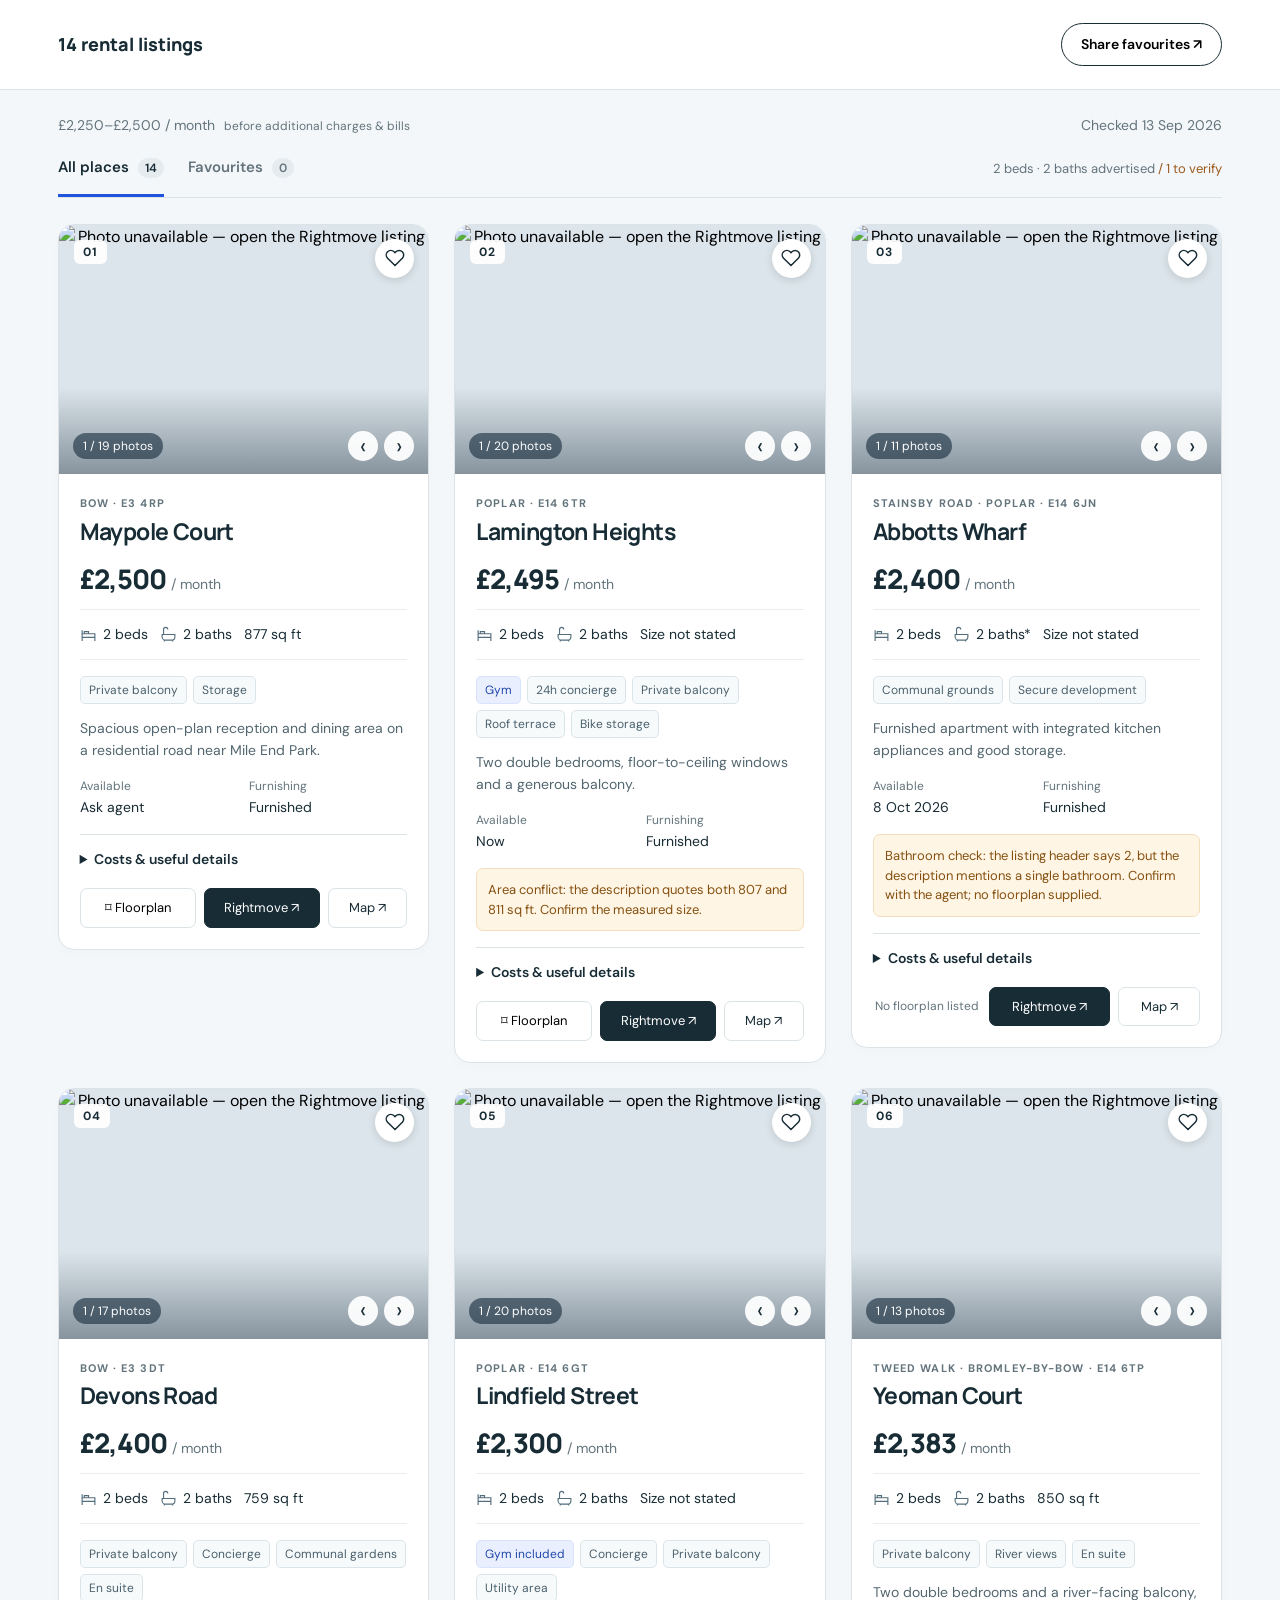
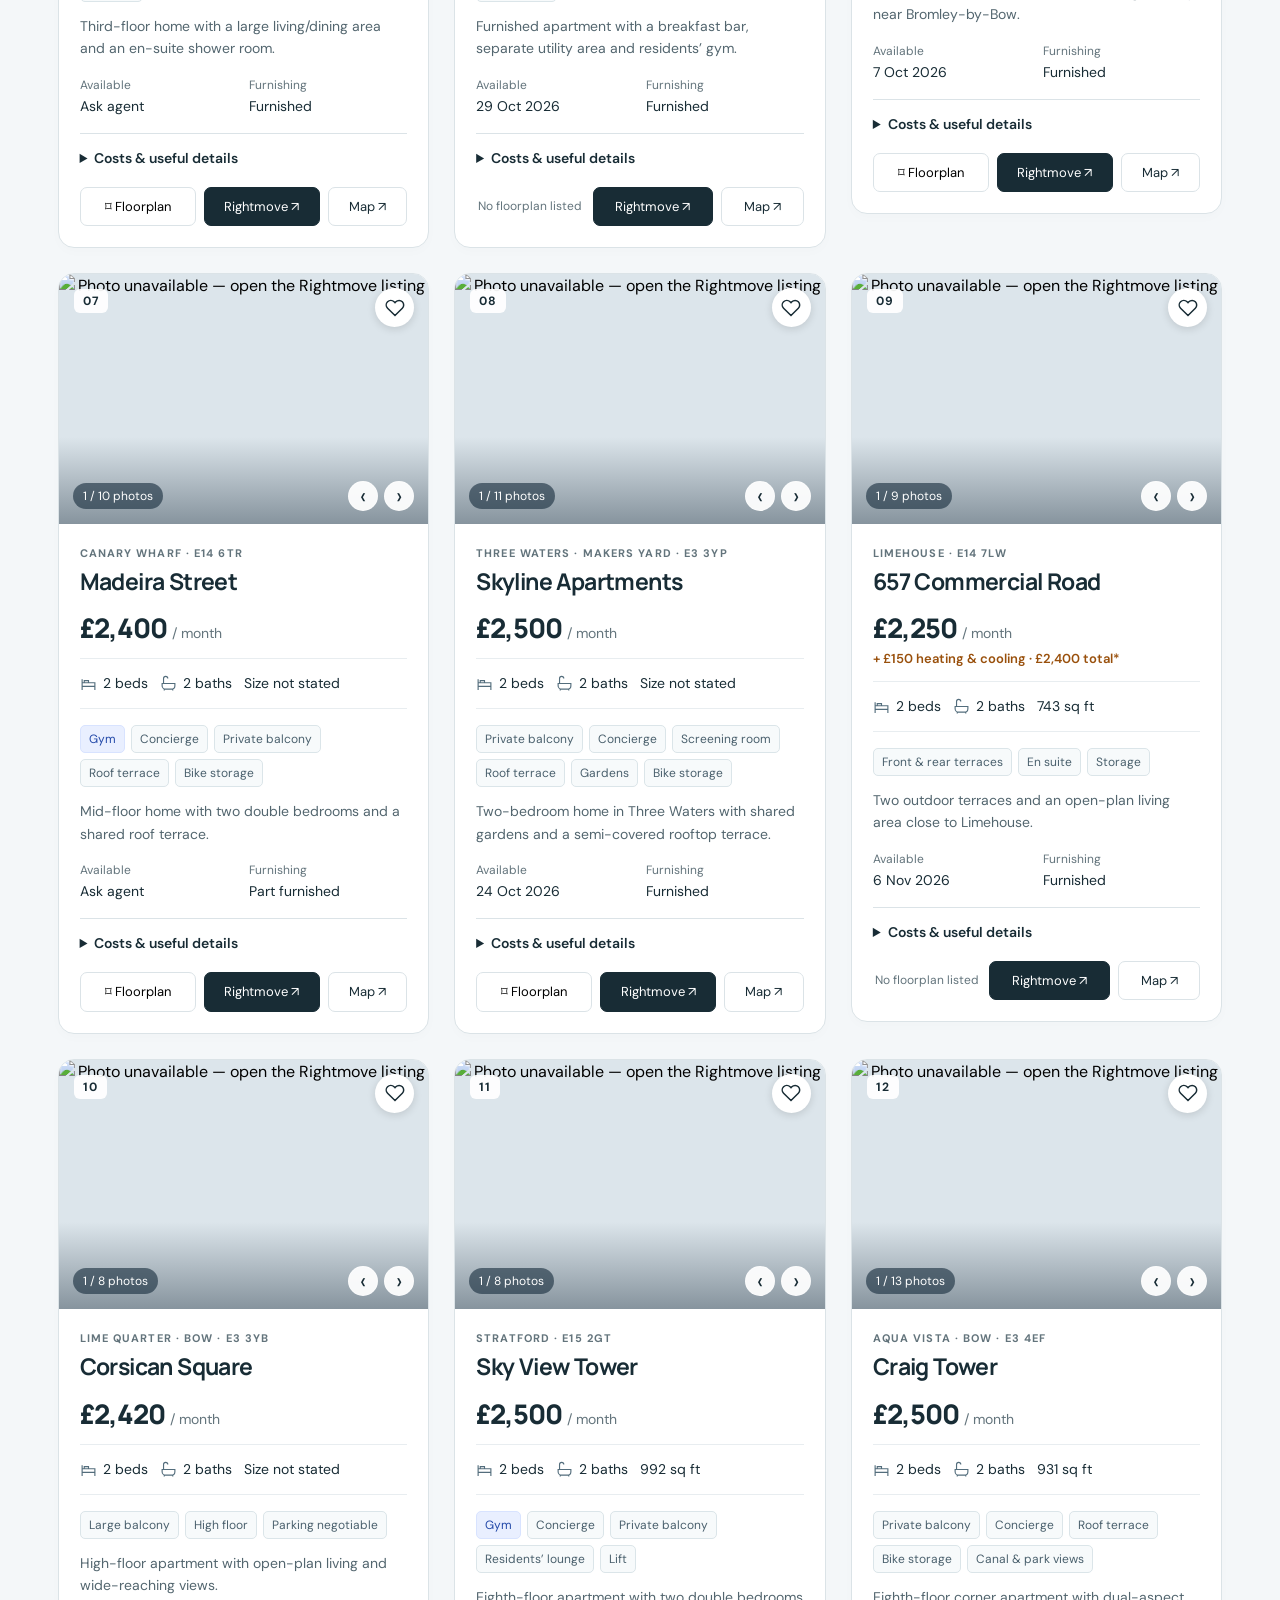
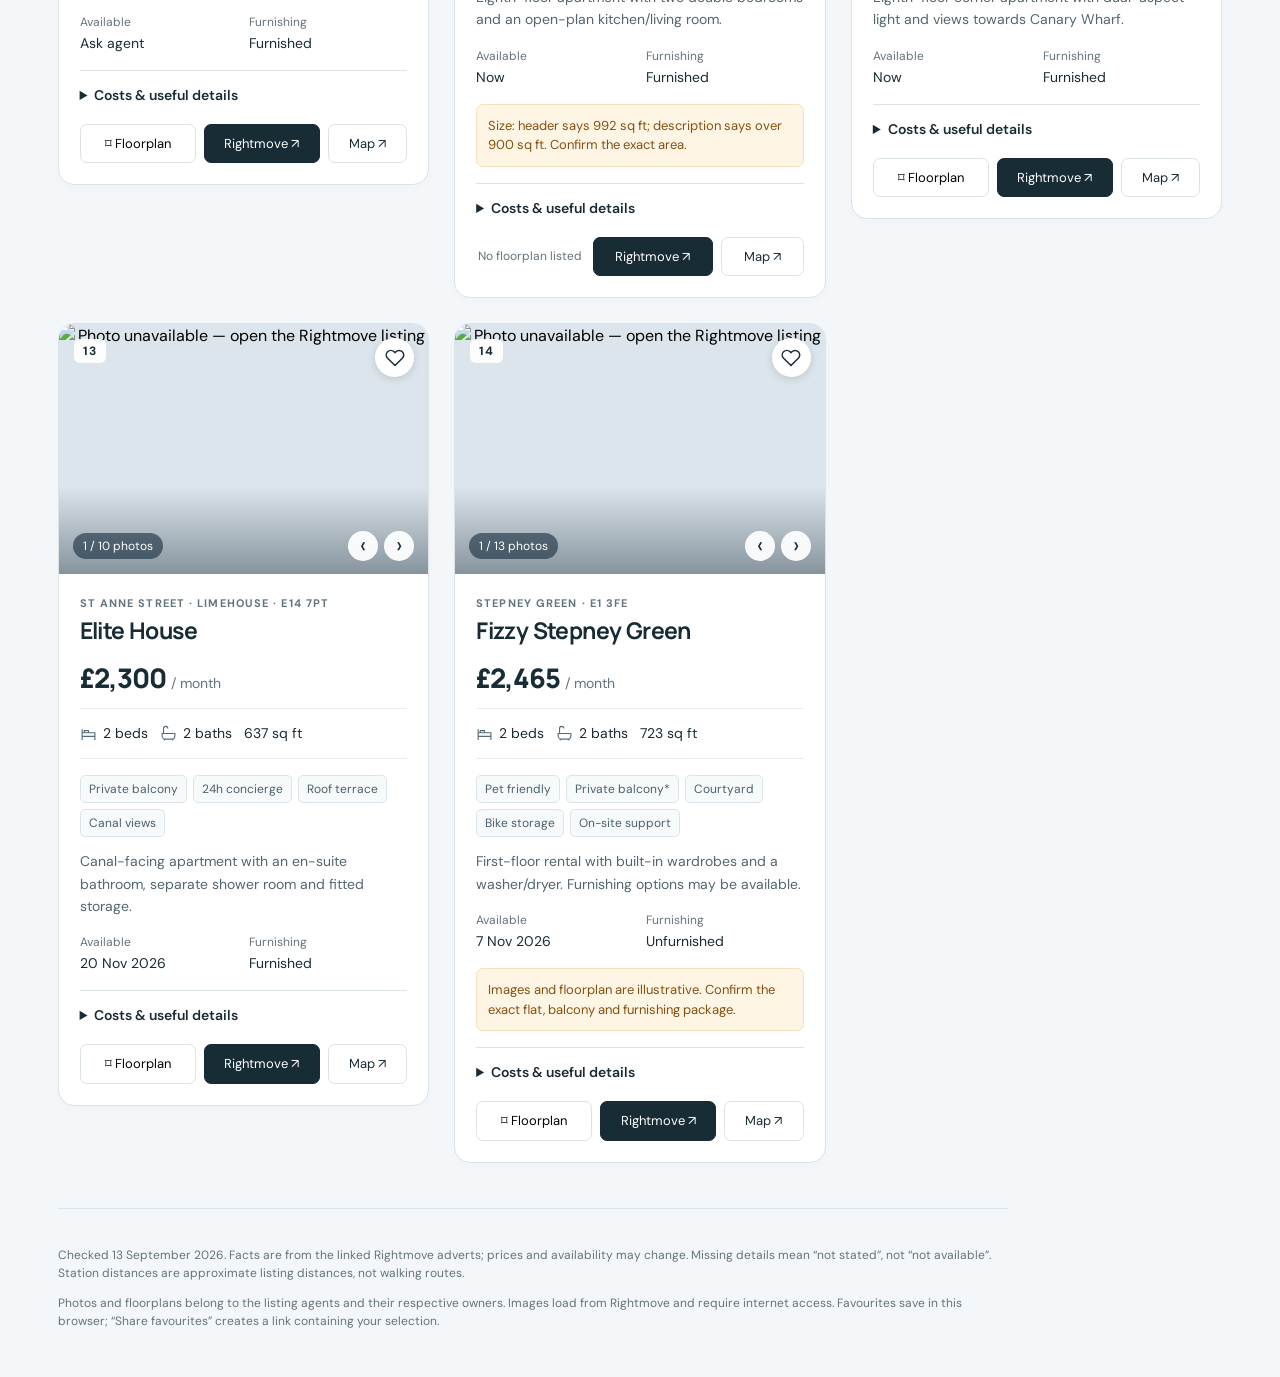
==== index.html @ c493247d "Rename Rental-listings.html to index.html" ====
<!doctype html><html lang="en-GB"><head><meta charset="UTF-8"><meta name="viewport" content="width=device-width,initial-scale=1"><meta name="description" content="14 East London rental listings: photos, floorplans, monthly costs and favourites."><title>Rental listings</title><style>@import url('https://fonts.googleapis.com/css2?family=DM+Sans:wght@400;500;600;700&family=Manrope:wght@400;500;600;700;800&display=swap');
:root{--ink:#182c35;--muted:#63747c;--line:#dbe3e7;--blue:#2154dc;--paper:#f4f7f9}*{box-sizing:border-box}body{margin:0;background:var(--paper);color:var(--ink);font:16px/1.5 'DM Sans',Arial,sans-serif}button,a{-webkit-tap-highlight-color:transparent}button{font:inherit;cursor:pointer}a{color:inherit}button:focus-visible,a:focus-visible,summary:focus-visible{outline:3px solid #3676ff;outline-offset:4px}header{height:90px;display:flex;align-items:center;justify-content:space-between;padding:0 4.5%;border-bottom:1px solid var(--line);background:white;gap:20px}.brand{display:flex;align-items:center;gap:12px;font-family:Manrope,Arial,sans-serif;font-weight:800;font-size:21px;text-decoration:none}.brand-icon{background:var(--ink);color:white;width:38px;height:38px;display:grid;place-items:center;border-radius:11px;font-size:28px}.brand-caption{font:10px/1.3 'DM Sans',sans-serif;letter-spacing:2px;max-width:90px;border-left:1px solid var(--line);padding-left:14px;margin-left:10px}.share{border:1px solid var(--ink);background:white;border-radius:30px;padding:10px 19px;font-size:14px;font-weight:600}main{max-width:1560px;margin:auto;padding:0 4.5%}.intro{display:flex;justify-content:space-between;align-items:center;gap:24px;padding:44px 0 32px}.eyebrow{font-size:12px;font-weight:700;letter-spacing:2px;color:var(--blue)}h1{font:600 clamp(32px,4vw,54px)/1.1 Manrope,sans-serif;letter-spacing:-2px;margin:13px 0}h1 em{font-family:Georgia,serif;font-weight:400;color:var(--blue)}.intro p{color:var(--muted);margin:0}.range{border-left:1px solid #c7d2d9;padding-left:30px;display:grid;gap:4px;white-space:nowrap}.range span{font-size:11px;letter-spacing:2px}.range strong{font:600 25px Manrope,sans-serif;letter-spacing:-1px}.range small{color:var(--muted);font-size:12px}.toolbar{display:flex;align-items:center;justify-content:space-between;border-bottom:1px solid var(--line);margin-bottom:26px;gap:20px}.tabs{display:flex;gap:24px}.tabs button{border:0;border-bottom:3px solid transparent;background:none;padding:15px 0;color:var(--muted);font-size:15px;font-weight:600}.tabs button.active{border-color:var(--blue);color:var(--ink)}.tabs span{font-size:12px;background:#e6ebef;border-radius:20px;padding:2px 7px;margin-left:5px}.toolbar p{font-size:13px;color:var(--muted)}.toolbar p span{color:#9a581b}.grid{display:grid;grid-template-columns:repeat(3,minmax(0,1fr));gap:25px;align-items:start}.card{background:white;border:1px solid var(--line);border-radius:16px;overflow:hidden;box-shadow:0 4px 12px #182c3504}.photo{position:relative;aspect-ratio:1.48;background:#dce5eb}.photo img{width:100%;height:100%;object-fit:cover;display:block}.photo-open{width:100%;height:100%;padding:0;border:0;background:none;display:block}.photo:after{content:'';position:absolute;inset:65% 0 0;background:linear-gradient(transparent,#061a2a66);pointer-events:none}.number{position:absolute;top:15px;left:15px;background:#ffffffee;border-radius:6px;padding:3px 9px;font-size:12px;font-weight:700;letter-spacing:1px}.heart{position:absolute;right:14px;top:14px;border:0;background:white;width:39px;height:39px;border-radius:50%;display:grid;place-items:center;color:var(--ink);z-index:2;box-shadow:0 2px 8px #0002}.heart svg{width:20px;height:20px;fill:none;stroke:currentColor;stroke-width:1.8}.heart[aria-pressed=true]{color:#db3661}.heart[aria-pressed=true] svg{fill:currentColor}.carousel-controls{position:absolute;bottom:13px;left:14px;right:14px;display:flex;align-items:center;justify-content:space-between;z-index:2;color:white}.photo-count{font-size:12px;background:#142a3b99;padding:4px 10px;border-radius:15px}.arrows{display:flex;gap:6px}.arrows button{border:1px solid #ffffff77;border-radius:50%;background:#ffffffed;width:30px;height:30px;color:var(--ink);font-size:23px;line-height:1}.content{padding:21px}.area{font-size:11px;font-weight:700;letter-spacing:1.1px;text-transform:uppercase;color:var(--muted)}h2{font:700 23px/1.3 Manrope,sans-serif;letter-spacing:-.6px;margin:5px 0 13px}.price{font:800 27px Manrope,sans-serif;letter-spacing:-1px}.price small{font:400 14px 'DM Sans',sans-serif;letter-spacing:0;color:var(--muted);margin-left:5px}.extra{display:block;color:#99500c;font-size:13px;font-weight:600;margin-top:3px}.specs{display:flex;flex-wrap:wrap;gap:12px;font-size:14px;padding:14px 0;margin:12px 0 0;border-top:1px solid #e8edf0;border-bottom:1px solid #e8edf0}.specs span{display:flex;align-items:center;gap:6px}.specs svg{width:17px;height:17px;stroke:#536d7c;fill:none;stroke-width:1.6}.chips{display:flex;flex-wrap:wrap;gap:6px;margin:16px 0 13px}.chip{font-size:12px;border:1px solid #dbe5e9;color:#4a606d;padding:4px 8px;border-radius:5px;background:#f7fafb}.chip.gym{background:#e9efff;color:#2349a9;border-color:#d8e3ff}.summary{font-size:14px;color:#53666f;line-height:1.6;margin:0 0 14px}.quick{display:grid;grid-template-columns:1fr 1fr;gap:12px;font-size:14px;margin:16px 0}.quick small,dt{display:block;font-size:12px;color:var(--muted);margin-bottom:2px}.warning{background:#fff5e5;color:#855010;border:1px solid #f3debd;font-size:13px;line-height:1.5;padding:11px;border-radius:7px;margin-bottom:14px}details{border-top:1px solid var(--line);margin-top:16px}summary{font-size:14px;font-weight:600;padding:14px 0;cursor:pointer}dl{margin:0 0 15px;display:grid;grid-template-columns:1fr 1fr;gap:14px}dd{margin:0;font-size:14px}dl .full{grid-column:1/-1}.muted{color:var(--muted)}.actions{display:flex;gap:8px;margin-top:4px}.actions button,.actions a{flex:1;border:1px solid var(--line);border-radius:7px;padding:9px 5px;text-align:center;font-size:13px;background:white;text-decoration:none}.actions a{background:var(--ink);border-color:var(--ink);color:white}.no-plan{flex:1;text-align:center;font-size:12px;color:var(--muted);padding:10px 0}.epc{font-size:13px;color:var(--blue)}footer{border-top:1px solid var(--line);margin-top:45px;padding:25px 0 35px;color:var(--muted);font-size:12px;max-width:950px}footer strong{font-size:14px;color:var(--ink)}.shared-note{padding:13px 18px;background:#e7efff;border:1px solid #ccdafa;border-radius:8px;margin-bottom:20px;font-size:14px}.empty{padding:55px 20px;text-align:center;grid-column:1/-1;color:var(--muted)}dialog{width:min(1100px,95vw);max-height:94vh;border:0;border-radius:14px;padding:18px;background:#12212c;color:white}dialog::backdrop{background:#06101ddd;backdrop-filter:blur(5px)}.viewer-head,.viewer-foot{display:flex;justify-content:space-between;align-items:center;gap:20px}.viewer-head button,.viewer-image button{background:#ffffff18;border:1px solid #ffffff40;color:white;border-radius:50%;width:40px;height:40px;flex-shrink:0}.viewer-image{display:flex;align-items:center;gap:12px;margin:18px 0}.viewer-image img{width:calc(100% - 104px);height:68vh;object-fit:contain;background:white}.viewer-image button{font-size:28px}.viewer-foot{font-size:14px}#toast{position:fixed;bottom:25px;left:50%;transform:translateX(-50%);background:var(--ink);color:white;padding:12px 20px;border-radius:9px;box-shadow:0 5px 30px #0003;max-width:90vw;z-index:10;display:none}button:hover,.actions a:hover{filter:brightness(.95)}@media(min-width:1450px){.photo{aspect-ratio:1.55}}@media(max-width:1050px){.grid{grid-template-columns:repeat(2,minmax(0,1fr))}.range{display:none}.toolbar p{font-size:12px}}@media(max-width:620px){header{height:76px;padding:0 5%}.brand{font-size:17px;gap:8px}.brand-caption{display:none}.share{font-size:12px;padding:8px 11px}.brand-icon{width:32px;height:32px}main{padding:0 5%}.intro{padding:29px 0 20px}.intro p{font-size:14px}h1{font-size:35px;letter-spacing:-1.5px}.eyebrow{font-size:10px;letter-spacing:1.5px}.toolbar{display:block;margin-bottom:20px}.toolbar p{margin:7px 0 12px}.tabs{gap:25px}.tabs button{padding:11px 0}.grid{grid-template-columns:1fr;gap:23px}.photo{aspect-ratio:1.45}.content{padding:19px}.viewer-image{gap:5px}.viewer-image img{width:calc(100% - 78px);height:62vh}.viewer-image button{width:34px;height:34px}dialog{padding:12px}.viewer-head strong{font-size:14px}}
.reference-meta{display:flex;justify-content:space-between;gap:15px;padding:25px 0 5px;font-size:14px;color:var(--muted)}.reference-meta small{font-size:12px;margin-left:5px}.brand{font-size:18px}@media(max-width:620px){.reference-meta{flex-direction:column;gap:3px;padding-top:20px;font-size:13px}.reference-meta small{display:block;margin-left:0}.brand{font-size:16px}}
</style></head><body>
<header><span class="brand">14 rental listings</span><button class="share" id="share">Share favourites ↗</button></header>
<main><div class="reference-meta"><span>£2,250–£2,500 / month <small>before additional charges & bills</small></span><span>Checked 13 Sep 2026</span></div>
<div class="toolbar"><div class="tabs" role="group" aria-label="Show listings"><button id="all" class="active" aria-pressed="true">All places <span>14</span></button><button id="saved" aria-pressed="false">Favourites <span id="favcount">0</span></button></div><p>2 beds · 2 baths advertised <span title="Abbotts Wharf has conflicting bathroom information">/ 1 to verify</span></p></div>
<div class="shared-note" id="shared" hidden></div><section id="grid" class="grid" aria-label="Rental listings"></section>
<footer><p>Checked 13 September 2026. Facts are from the linked Rightmove adverts; prices and availability may change. Missing details mean “not stated”, not “not available”. Station distances are approximate listing distances, not walking routes.</p><p>Photos and floorplans belong to the listing agents and their respective owners. Images load from Rightmove and require internet access. Favourites save in this browser; “Share favourites” creates a link containing your selection.</p></footer></main>
<dialog id="viewer"><div class="viewer-head"><strong id="viewer-title"></strong><button id="close" aria-label="Close gallery">✕</button></div><div class="viewer-image"><button id="prev" aria-label="Previous image">‹</button><img id="large" alt=""><button id="next" aria-label="Next image">›</button></div><div class="viewer-foot"><span id="position"></span><a id="original" target="_blank" rel="noopener">Open original ↗</a></div></dialog><div id="toast" role="status" aria-live="polite"></div><script>const LISTINGS = [
  {
    "id": "90389994",
    "name": "Maypole Court",
    "area": "Bow",
    "amenities": [
      "Private balcony",
      "Storage"
    ],
    "summary": "Spacious open-plan reception and dining area on a residential road near Mile End Park.",
    "warning": "",
    "address": "Maypole Court, Bow, London, E3",
    "postcode": "E3 4RP",
    "rent": 2500,
    "extra": 0,
    "bedrooms": 2,
    "bathrooms": 2,
    "size": "877 sq ft",
    "furnishing": "Furnished",
    "available": "Ask agent",
    "deposit": "£2,885",
    "tax": "Band not stated",
    "bills": "Bills and council tax inclusion not stated; confirm with agent.",
    "term": "Long term; exact terms to confirm",
    "updated": "Reduced on 20/07/2026",
    "agent": "Foxtons, Bow",
    "url": "https://www.rightmove.co.uk/properties/90389994",
    "images": [
      {
        "url": "https://media.rightmove.co.uk/property-photo/278a4de47/90389994/278a4de47834aabcec962b5fdc90b5a2.jpeg",
        "thumb": "https://media.rightmove.co.uk/dir/property-photo/278a4de47/90389994/278a4de47834aabcec962b5fdc90b5a2_max_656x437.jpeg",
        "caption": null
      },
      {
        "url": "https://media.rightmove.co.uk/property-photo/632d28091/90389994/632d28091561eebda48da89b9e1fe600.jpeg",
        "thumb": "https://media.rightmove.co.uk/dir/property-photo/632d28091/90389994/632d28091561eebda48da89b9e1fe600_max_656x437.jpeg",
        "caption": null
      },
      {
        "url": "https://media.rightmove.co.uk/property-photo/d7b4e916c/90389994/d7b4e916cff5260e6714baad694235b5.jpeg",
        "thumb": "https://media.rightmove.co.uk/dir/property-photo/d7b4e916c/90389994/d7b4e916cff5260e6714baad694235b5_max_656x437.jpeg",
        "caption": null
      },
      {
        "url": "https://media.rightmove.co.uk/property-photo/537d31c55/90389994/537d31c55044d274e782c22b6d9010df.jpeg",
        "thumb": "https://media.rightmove.co.uk/dir/property-photo/537d31c55/90389994/537d31c55044d274e782c22b6d9010df_max_656x437.jpeg",
        "caption": null
      },
      {
        "url": "https://media.rightmove.co.uk/property-photo/aaa1945da/90389994/aaa1945dab2867d176d5ff64985045e1.jpeg",
        "thumb": "https://media.rightmove.co.uk/dir/property-photo/aaa1945da/90389994/aaa1945dab2867d176d5ff64985045e1_max_656x437.jpeg",
        "caption": null
      },
      {
        "url": "https://media.rightmove.co.uk/property-photo/97a4aa67e/90389994/97a4aa67e59c8ddb19a88adf7e59f52b.jpeg",
        "thumb": "https://media.rightmove.co.uk/dir/property-photo/97a4aa67e/90389994/97a4aa67e59c8ddb19a88adf7e59f52b_max_656x437.jpeg",
        "caption": null
      },
      {
        "url": "https://media.rightmove.co.uk/property-photo/c0d0cbbde/90389994/c0d0cbbde7643d2cad42495300b17b43.jpeg",
        "thumb": "https://media.rightmove.co.uk/dir/property-photo/c0d0cbbde/90389994/c0d0cbbde7643d2cad42495300b17b43_max_656x437.jpeg",
        "caption": null
      },
      {
        "url": "https://media.rightmove.co.uk/property-photo/491ace2e0/90389994/491ace2e013f2eeaea0e0a95bb692c4e.jpeg",
        "thumb": "https://media.rightmove.co.uk/dir/property-photo/491ace2e0/90389994/491ace2e013f2eeaea0e0a95bb692c4e_max_656x437.jpeg",
        "caption": null
      },
      {
        "url": "https://media.rightmove.co.uk/property-photo/baea11d01/90389994/baea11d01534080924d11376cf0a42be.jpeg",
        "thumb": "https://media.rightmove.co.uk/dir/property-photo/baea11d01/90389994/baea11d01534080924d11376cf0a42be_max_656x437.jpeg",
        "caption": null
      },
      {
        "url": "https://media.rightmove.co.uk/property-photo/5dcc3e07d/90389994/5dcc3e07d9918d948e66e721bd0e2e95.jpeg",
        "thumb": "https://media.rightmove.co.uk/dir/property-photo/5dcc3e07d/90389994/5dcc3e07d9918d948e66e721bd0e2e95_max_656x437.jpeg",
        "caption": null
      },
      {
        "url": "https://media.rightmove.co.uk/property-photo/fbf4d3855/90389994/fbf4d3855de9cafbdf249c2f051ab58e.jpeg",
        "thumb": "https://media.rightmove.co.uk/dir/property-photo/fbf4d3855/90389994/fbf4d3855de9cafbdf249c2f051ab58e_max_656x437.jpeg",
        "caption": null
      },
      {
        "url": "https://media.rightmove.co.uk/property-photo/ab6017816/90389994/ab60178161344d8edd74f09790169ada.jpeg",
        "thumb": "https://media.rightmove.co.uk/dir/property-photo/ab6017816/90389994/ab60178161344d8edd74f09790169ada_max_656x437.jpeg",
        "caption": null
      },
      {
        "url": "https://media.rightmove.co.uk/property-photo/442771b7c/90389994/442771b7c1eb4d4acc83f1b39ceb3146.jpeg",
        "thumb": "https://media.rightmove.co.uk/dir/property-photo/442771b7c/90389994/442771b7c1eb4d4acc83f1b39ceb3146_max_656x437.jpeg",
        "caption": null
      },
      {
        "url": "https://media.rightmove.co.uk/property-photo/09258086a/90389994/09258086ac2f2114c310ebc3fe2829ad.jpeg",
        "thumb": "https://media.rightmove.co.uk/dir/property-photo/09258086a/90389994/09258086ac2f2114c310ebc3fe2829ad_max_656x437.jpeg",
        "caption": null
      },
      {
        "url": "https://media.rightmove.co.uk/property-photo/df93428e5/90389994/df93428e54d6c5bbd609dd6040ba7661.jpeg",
        "thumb": "https://media.rightmove.co.uk/dir/property-photo/df93428e5/90389994/df93428e54d6c5bbd609dd6040ba7661_max_656x437.jpeg",
        "caption": null
      },
      {
        "url": "https://media.rightmove.co.uk/property-photo/df70d761b/90389994/df70d761bd67ccfa8a8788e25e0f138c.jpeg",
        "thumb": "https://media.rightmove.co.uk/dir/property-photo/df70d761b/90389994/df70d761bd67ccfa8a8788e25e0f138c_max_656x437.jpeg",
        "caption": null
      },
      {
        "url": "https://media.rightmove.co.uk/property-photo/900d78f16/90389994/900d78f16c1b365e6cf6923a951000d7.jpeg",
        "thumb": "https://media.rightmove.co.uk/dir/property-photo/900d78f16/90389994/900d78f16c1b365e6cf6923a951000d7_max_656x437.jpeg",
        "caption": null
      },
      {
        "url": "https://media.rightmove.co.uk/property-photo/99282e9da/90389994/99282e9dad69914d193293d574999628.jpeg",
        "thumb": "https://media.rightmove.co.uk/dir/property-photo/99282e9da/90389994/99282e9dad69914d193293d574999628_max_656x437.jpeg",
        "caption": null
      },
      {
        "url": "https://media.rightmove.co.uk/property-photo/158c3d26c/90389994/158c3d26c795780ea4584400f5cd2fd4.jpeg",
        "thumb": "https://media.rightmove.co.uk/dir/property-photo/158c3d26c/90389994/158c3d26c795780ea4584400f5cd2fd4_max_656x437.jpeg",
        "caption": null
      }
    ],
    "floorplans": [
      {
        "url": "https://media.rightmove.co.uk/property-floorplan/b3567a03d/90389994/b3567a03df1fc3a04e8c5017b8d60e0f.png",
        "caption": "Floorplan area for info only, not for £/sq. ft valuation",
        "type": "IMAGE",
        "resizedFloorplanUrls": {
          "size296x197": "https://media.rightmove.co.uk/dir/property-floorplan/b3567a03d/90389994/b3567a03df1fc3a04e8c5017b8d60e0f_max_296x197.png"
        }
      }
    ],
    "epc": [
      {
        "url": "https://media.rightmove.co.uk/property-epc/e25d3ddb9/90389994/e25d3ddb9e6be26919e27c03768e55ab.gif",
        "caption": "EER"
      }
    ],
    "stations": [
      "Devons Road Station · 0.4 mi",
      "Mile End Station · 0.5 mi"
    ],
    "location": {
      "latitude": 51.51923,
      "longitude": -0.02683,
      "circleRadiusOnMap": 0,
      "zoomLevel": 15,
      "pinType": "APPROXIMATE_POINT",
      "showMap": true
    }
  },
  {
    "id": "91528662",
    "name": "Lamington Heights",
    "area": "Poplar",
    "amenities": [
      "Gym",
      "24h concierge",
      "Private balcony",
      "Roof terrace",
      "Bike storage"
    ],
    "summary": "Two double bedrooms, floor-to-ceiling windows and a generous balcony.",
    "warning": "Area conflict: the description quotes both 807 and 811 sq ft. Confirm the measured size.",
    "address": "Lamington Heights, London, E14",
    "postcode": "E14 6TR",
    "rent": 2495,
    "extra": 0,
    "bedrooms": 2,
    "bathrooms": 2,
    "size": "Ask agent",
    "furnishing": "Furnished",
    "available": "Now",
    "deposit": "£2,878",
    "tax": "Band D",
    "bills": "Bills and council tax inclusion not stated; confirm with agent.",
    "term": "Long term; exact terms to confirm",
    "updated": "Reduced on 28/07/2026",
    "agent": "gLocalAgents.co.uk, Covering Nationwide",
    "url": "https://www.rightmove.co.uk/properties/91528662",
    "images": [
      {
        "url": "https://media.rightmove.co.uk/property-photo/98aee5719/91528662/98aee5719fa4a426d542f7cb5775220e.jpeg",
        "thumb": "https://media.rightmove.co.uk/dir/property-photo/98aee5719/91528662/98aee5719fa4a426d542f7cb5775220e_max_656x437.jpeg",
        "caption": null
      },
      {
        "url": "https://media.rightmove.co.uk/property-photo/41de97b64/91528662/41de97b64aa9826fb19146dc2ca936a0.jpeg",
        "thumb": "https://media.rightmove.co.uk/dir/property-photo/41de97b64/91528662/41de97b64aa9826fb19146dc2ca936a0_max_656x437.jpeg",
        "caption": null
      },
      {
        "url": "https://media.rightmove.co.uk/property-photo/18ba958b0/91528662/18ba958b0668eb78e521f9b88829fd28.jpeg",
        "thumb": "https://media.rightmove.co.uk/dir/property-photo/18ba958b0/91528662/18ba958b0668eb78e521f9b88829fd28_max_656x437.jpeg",
        "caption": null
      },
      {
        "url": "https://media.rightmove.co.uk/property-photo/96f7de542/91528662/96f7de5422b87c9b010aacf2214d25ff.jpeg",
        "thumb": "https://media.rightmove.co.uk/dir/property-photo/96f7de542/91528662/96f7de5422b87c9b010aacf2214d25ff_max_656x437.jpeg",
        "caption": null
      },
      {
        "url": "https://media.rightmove.co.uk/property-photo/bb7029d26/91528662/bb7029d26616ce875dd9dbbaf7a9125b.jpeg",
        "thumb": "https://media.rightmove.co.uk/dir/property-photo/bb7029d26/91528662/bb7029d26616ce875dd9dbbaf7a9125b_max_656x437.jpeg",
        "caption": null
      },
      {
        "url": "https://media.rightmove.co.uk/property-photo/76a0b858e/91528662/76a0b858ed3993b426dfe3017f40435f.jpeg",
        "thumb": "https://media.rightmove.co.uk/dir/property-photo/76a0b858e/91528662/76a0b858ed3993b426dfe3017f40435f_max_656x437.jpeg",
        "caption": null
      },
      {
        "url": "https://media.rightmove.co.uk/property-photo/e10ea9d9a/91528662/e10ea9d9aacf15a1e1f2ec90619a6a0d.jpeg",
        "thumb": "https://media.rightmove.co.uk/dir/property-photo/e10ea9d9a/91528662/e10ea9d9aacf15a1e1f2ec90619a6a0d_max_656x437.jpeg",
        "caption": null
      },
      {
        "url": "https://media.rightmove.co.uk/property-photo/1ebbf2545/91528662/1ebbf25452937f13d6af1cae7ff80210.jpeg",
        "thumb": "https://media.rightmove.co.uk/dir/property-photo/1ebbf2545/91528662/1ebbf25452937f13d6af1cae7ff80210_max_656x437.jpeg",
        "caption": null
      },
      {
        "url": "https://media.rightmove.co.uk/property-photo/21ef3a74a/91528662/21ef3a74ab7b445cc9e2eed9d325b02a.jpeg",
        "thumb": "https://media.rightmove.co.uk/dir/property-photo/21ef3a74a/91528662/21ef3a74ab7b445cc9e2eed9d325b02a_max_656x437.jpeg",
        "caption": null
      },
      {
        "url": "https://media.rightmove.co.uk/property-photo/e577bf8eb/91528662/e577bf8ebe2b6b24404fd014a1459958.jpeg",
        "thumb": "https://media.rightmove.co.uk/dir/property-photo/e577bf8eb/91528662/e577bf8ebe2b6b24404fd014a1459958_max_656x437.jpeg",
        "caption": null
      },
      {
        "url": "https://media.rightmove.co.uk/property-photo/6c31a8b60/91528662/6c31a8b60c82f73e064cf97095ee77c3.jpeg",
        "thumb": "https://media.rightmove.co.uk/dir/property-photo/6c31a8b60/91528662/6c31a8b60c82f73e064cf97095ee77c3_max_656x437.jpeg",
        "caption": null
      },
      {
        "url": "https://media.rightmove.co.uk/property-photo/aa6806feb/91528662/aa6806feba2a30ed5aa128f324ee3790.jpeg",
        "thumb": "https://media.rightmove.co.uk/dir/property-photo/aa6806feb/91528662/aa6806feba2a30ed5aa128f324ee3790_max_656x437.jpeg",
        "caption": null
      },
      {
        "url": "https://media.rightmove.co.uk/property-photo/ada241253/91528662/ada241253a2f45d2f0e73ebece3a25ad.jpeg",
        "thumb": "https://media.rightmove.co.uk/dir/property-photo/ada241253/91528662/ada241253a2f45d2f0e73ebece3a25ad_max_656x437.jpeg",
        "caption": null
      },
      {
        "url": "https://media.rightmove.co.uk/property-photo/5a728c287/91528662/5a728c28712a02e07aff1d89dda00f84.jpeg",
        "thumb": "https://media.rightmove.co.uk/dir/property-photo/5a728c287/91528662/5a728c28712a02e07aff1d89dda00f84_max_656x437.jpeg",
        "caption": null
      },
      {
        "url": "https://media.rightmove.co.uk/property-photo/e20837769/91528662/e2083776973a0e213dd33562c4fea40a.jpeg",
        "thumb": "https://media.rightmove.co.uk/dir/property-photo/e20837769/91528662/e2083776973a0e213dd33562c4fea40a_max_656x437.jpeg",
        "caption": null
      },
      {
        "url": "https://media.rightmove.co.uk/property-photo/579c0a54a/91528662/579c0a54aa1e7fa895ef13dd9fbc2190.jpeg",
        "thumb": "https://media.rightmove.co.uk/dir/property-photo/579c0a54a/91528662/579c0a54aa1e7fa895ef13dd9fbc2190_max_656x437.jpeg",
        "caption": null
      },
      {
        "url": "https://media.rightmove.co.uk/property-photo/4dbdd4f5e/91528662/4dbdd4f5ef7448ba7ae367bee2db2f67.jpeg",
        "thumb": "https://media.rightmove.co.uk/dir/property-photo/4dbdd4f5e/91528662/4dbdd4f5ef7448ba7ae367bee2db2f67_max_656x437.jpeg",
        "caption": null
      },
      {
        "url": "https://media.rightmove.co.uk/property-photo/f2c852c8c/91528662/f2c852c8ca27e0f8e8cd7cf4657b42a2.jpeg",
        "thumb": "https://media.rightmove.co.uk/dir/property-photo/f2c852c8c/91528662/f2c852c8ca27e0f8e8cd7cf4657b42a2_max_656x437.jpeg",
        "caption": null
      },
      {
        "url": "https://media.rightmove.co.uk/property-photo/be179265d/91528662/be179265d8a85c602cd45e8583adf66f.jpeg",
        "thumb": "https://media.rightmove.co.uk/dir/property-photo/be179265d/91528662/be179265d8a85c602cd45e8583adf66f_max_656x437.jpeg",
        "caption": null
      },
      {
        "url": "https://media.rightmove.co.uk/property-photo/af92a1400/91528662/af92a1400c39c762c913cfb665c7f57f.jpeg",
        "thumb": "https://media.rightmove.co.uk/dir/property-photo/af92a1400/91528662/af92a1400c39c762c913cfb665c7f57f_max_656x437.jpeg",
        "caption": null
      }
    ],
    "floorplans": [
      {
        "url": "https://media.rightmove.co.uk/property-floorplan/8c6e3fb05/91528662/8c6e3fb0527c5d81f8a5576ee8a18a14.jpeg",
        "caption": "Floor Plan",
        "type": "IMAGE",
        "resizedFloorplanUrls": {
          "size296x197": "https://media.rightmove.co.uk/dir/property-floorplan/8c6e3fb05/91528662/8c6e3fb0527c5d81f8a5576ee8a18a14_max_296x197.jpeg"
        }
      }
    ],
    "epc": [
      {
        "url": "https://media.rightmove.co.uk/property-epc/e914aa343/91528662/e914aa3435611ffb5a2e9f4a0ac6106d.png",
        "caption": "EPC"
      }
    ],
    "stations": [
      "Langdon Park Station · 0.1 mi",
      "All Saints Station · 0.4 mi"
    ],
    "location": {
      "latitude": 51.516162,
      "longitude": -0.014678,
      "circleRadiusOnMap": 0,
      "zoomLevel": 15,
      "pinType": "ACCURATE_POINT",
      "showMap": true
    }
  },
  {
    "id": "92093541",
    "name": "Abbotts Wharf",
    "area": "Stainsby Road · Poplar",
    "amenities": [
      "Communal grounds",
      "Secure development"
    ],
    "summary": "Furnished apartment with integrated kitchen appliances and good storage.",
    "warning": "Bathroom check: the listing header says 2, but the description mentions a single bathroom. Confirm with the agent; no floorplan supplied.",
    "address": "Abbotts Wharf, 93 Stainsby Road, London, E14",
    "postcode": "E14 6JN",
    "rent": 2400,
    "extra": 0,
    "bedrooms": 2,
    "bathrooms": 2,
    "size": "Ask agent",
    "furnishing": "Furnished",
    "available": "08/10/2026",
    "deposit": "£2,400",
    "tax": "Band D",
    "bills": "Bills and council tax inclusion not stated; confirm with agent.",
    "term": "12 months advertised",
    "updated": "Added on 17/08/2026",
    "agent": "Waterfronts, London",
    "url": "https://www.rightmove.co.uk/properties/92093541",
    "images": [
      {
        "url": "https://media.rightmove.co.uk/property-photo/7e4358272/92093541/7e43582729d56d865c0b552ff03376bb.jpeg",
        "thumb": "https://media.rightmove.co.uk/dir/property-photo/7e4358272/92093541/7e43582729d56d865c0b552ff03376bb_max_656x437.jpeg",
        "caption": null
      },
      {
        "url": "https://media.rightmove.co.uk/property-photo/3ecc2bcc0/92093541/3ecc2bcc0925eb4cf53831e04af1a55e.jpeg",
        "thumb": "https://media.rightmove.co.uk/dir/property-photo/3ecc2bcc0/92093541/3ecc2bcc0925eb4cf53831e04af1a55e_max_656x437.jpeg",
        "caption": null
      },
      {
        "url": "https://media.rightmove.co.uk/property-photo/dca8e5e17/92093541/dca8e5e1750ef4d4274a6da400f80e41.jpeg",
        "thumb": "https://media.rightmove.co.uk/dir/property-photo/dca8e5e17/92093541/dca8e5e1750ef4d4274a6da400f80e41_max_656x437.jpeg",
        "caption": null
      },
      {
        "url": "https://media.rightmove.co.uk/property-photo/3b9a5611a/92093541/3b9a5611a1a9fa881e4c8f14d05a7a6d.jpeg",
        "thumb": "https://media.rightmove.co.uk/dir/property-photo/3b9a5611a/92093541/3b9a5611a1a9fa881e4c8f14d05a7a6d_max_656x437.jpeg",
        "caption": null
      },
      {
        "url": "https://media.rightmove.co.uk/property-photo/3e958f627/92093541/3e958f627625d67d3ea1b61cf1378037.jpeg",
        "thumb": "https://media.rightmove.co.uk/dir/property-photo/3e958f627/92093541/3e958f627625d67d3ea1b61cf1378037_max_656x437.jpeg",
        "caption": null
      },
      {
        "url": "https://media.rightmove.co.uk/property-photo/0546ece84/92093541/0546ece841958fff48d5703758871063.jpeg",
        "thumb": "https://media.rightmove.co.uk/dir/property-photo/0546ece84/92093541/0546ece841958fff48d5703758871063_max_656x437.jpeg",
        "caption": null
      },
      {
        "url": "https://media.rightmove.co.uk/property-photo/290943a90/92093541/290943a907deb095ec66d4444d1302af.jpeg",
        "thumb": "https://media.rightmove.co.uk/dir/property-photo/290943a90/92093541/290943a907deb095ec66d4444d1302af_max_656x437.jpeg",
        "caption": null
      },
      {
        "url": "https://media.rightmove.co.uk/property-photo/9015b9435/92093541/9015b943511201ce1ffc296627f5fa4d.jpeg",
        "thumb": "https://media.rightmove.co.uk/dir/property-photo/9015b9435/92093541/9015b943511201ce1ffc296627f5fa4d_max_656x437.jpeg",
        "caption": null
      },
      {
        "url": "https://media.rightmove.co.uk/property-photo/721843e7d/92093541/721843e7dd7357beb11927bb3f1da1d1.jpeg",
        "thumb": "https://media.rightmove.co.uk/dir/property-photo/721843e7d/92093541/721843e7dd7357beb11927bb3f1da1d1_max_656x437.jpeg",
        "caption": null
      },
      {
        "url": "https://media.rightmove.co.uk/property-photo/6fd84fff4/92093541/6fd84fff475e44e2ae94fbb619a7a663.jpeg",
        "thumb": "https://media.rightmove.co.uk/dir/property-photo/6fd84fff4/92093541/6fd84fff475e44e2ae94fbb619a7a663_max_656x437.jpeg",
        "caption": null
      },
      {
        "url": "https://media.rightmove.co.uk/property-photo/a556efa00/92093541/a556efa000f4721ddb44cb78bcd72143.jpeg",
        "thumb": "https://media.rightmove.co.uk/dir/property-photo/a556efa00/92093541/a556efa000f4721ddb44cb78bcd72143_max_656x437.jpeg",
        "caption": null
      }
    ],
    "floorplans": [],
    "epc": [
      {
        "url": "https://media.rightmove.co.uk/property-epc/f79c9d0d3/92093541/f79c9d0d3e3f4e2e5dba8fb7a135f31c.png",
        "caption": "EPC 1"
      }
    ],
    "stations": [
      "Langdon Park Station · 0.5 mi",
      "Westferry Station · 0.4 mi"
    ],
    "location": {
      "latitude": 51.514897,
      "longitude": -0.02555,
      "circleRadiusOnMap": 0,
      "zoomLevel": 15,
      "pinType": "ACCURATE_POINT",
      "showMap": true
    }
  },
  {
    "id": "92162445",
    "name": "Devons Road",
    "area": "Bow",
    "amenities": [
      "Private balcony",
      "Concierge",
      "Communal gardens",
      "En suite"
    ],
    "summary": "Third-floor home with a large living/dining area and an en-suite shower room.",
    "warning": "",
    "address": "Devons Road, Bow, London, E3",
    "postcode": "E3 3DT",
    "rent": 2400,
    "extra": 0,
    "bedrooms": 2,
    "bathrooms": 2,
    "size": "759 sq ft",
    "furnishing": "Furnished",
    "available": "Ask agent",
    "deposit": "£2,770",
    "tax": "Band not stated",
    "bills": "Bills and council tax inclusion not stated; confirm with agent.",
    "term": "Long term; exact terms to confirm",
    "updated": "Added on 19/08/2026",
    "agent": "Foxtons, Bow",
    "url": "https://www.rightmove.co.uk/properties/92162445",
    "images": [
      {
        "url": "https://media.rightmove.co.uk/property-photo/9de2b2e6d/92162445/9de2b2e6d1ff3a86bb720646045f5c11.jpeg",
        "thumb": "https://media.rightmove.co.uk/dir/property-photo/9de2b2e6d/92162445/9de2b2e6d1ff3a86bb720646045f5c11_max_656x437.jpeg",
        "caption": null
      },
      {
        "url": "https://media.rightmove.co.uk/property-photo/b87aa7344/92162445/b87aa734467f8757512bb481035633f6.jpeg",
        "thumb": "https://media.rightmove.co.uk/dir/property-photo/b87aa7344/92162445/b87aa734467f8757512bb481035633f6_max_656x437.jpeg",
        "caption": null
      },
      {
        "url": "https://media.rightmove.co.uk/property-photo/265779877/92162445/265779877867271e6253287daea2ee06.jpeg",
        "thumb": "https://media.rightmove.co.uk/dir/property-photo/265779877/92162445/265779877867271e6253287daea2ee06_max_656x437.jpeg",
        "caption": null
      },
      {
        "url": "https://media.rightmove.co.uk/property-photo/fb8a6b467/92162445/fb8a6b467dcd013442a67c70a97bc489.jpeg",
        "thumb": "https://media.rightmove.co.uk/dir/property-photo/fb8a6b467/92162445/fb8a6b467dcd013442a67c70a97bc489_max_656x437.jpeg",
        "caption": null
      },
      {
        "url": "https://media.rightmove.co.uk/property-photo/9a0aa9451/92162445/9a0aa945142f6fbf2d76699fc70fe5cd.jpeg",
        "thumb": "https://media.rightmove.co.uk/dir/property-photo/9a0aa9451/92162445/9a0aa945142f6fbf2d76699fc70fe5cd_max_656x437.jpeg",
        "caption": null
      },
      {
        "url": "https://media.rightmove.co.uk/property-photo/57cb8bb42/92162445/57cb8bb42d6ce2ed89512578bd52cc75.jpeg",
        "thumb": "https://media.rightmove.co.uk/dir/property-photo/57cb8bb42/92162445/57cb8bb42d6ce2ed89512578bd52cc75_max_656x437.jpeg",
        "caption": null
      },
      {
        "url": "https://media.rightmove.co.uk/property-photo/bfc225493/92162445/bfc225493f01fe03a67637e126c607c8.jpeg",
        "thumb": "https://media.rightmove.co.uk/dir/property-photo/bfc225493/92162445/bfc225493f01fe03a67637e126c607c8_max_656x437.jpeg",
        "caption": null
      },
      {
        "url": "https://media.rightmove.co.uk/property-photo/7a960fa9d/92162445/7a960fa9dcbd28c42a4120daeb26f3e4.jpeg",
        "thumb": "https://media.rightmove.co.uk/dir/property-photo/7a960fa9d/92162445/7a960fa9dcbd28c42a4120daeb26f3e4_max_656x437.jpeg",
        "caption": null
      },
      {
        "url": "https://media.rightmove.co.uk/property-photo/0e851a424/92162445/0e851a4248071de7376359e26a30d9d9.jpeg",
        "thumb": "https://media.rightmove.co.uk/dir/property-photo/0e851a424/92162445/0e851a4248071de7376359e26a30d9d9_max_656x437.jpeg",
        "caption": null
      },
      {
        "url": "https://media.rightmove.co.uk/property-photo/977008c88/92162445/977008c887e17e2d651ad0c190ee3e3b.jpeg",
        "thumb": "https://media.rightmove.co.uk/dir/property-photo/977008c88/92162445/977008c887e17e2d651ad0c190ee3e3b_max_656x437.jpeg",
        "caption": null
      },
      {
        "url": "https://media.rightmove.co.uk/property-photo/8becd4ab2/92162445/8becd4ab2ca625421f086aced358f782.jpeg",
        "thumb": "https://media.rightmove.co.uk/dir/property-photo/8becd4ab2/92162445/8becd4ab2ca625421f086aced358f782_max_656x437.jpeg",
        "caption": null
      },
      {
        "url": "https://media.rightmove.co.uk/property-photo/03e6e54dd/92162445/03e6e54dd8662461f9fdb774a21e873d.jpeg",
        "thumb": "https://media.rightmove.co.uk/dir/property-photo/03e6e54dd/92162445/03e6e54dd8662461f9fdb774a21e873d_max_656x437.jpeg",
        "caption": null
      },
      {
        "url": "https://media.rightmove.co.uk/property-photo/e1489f45d/92162445/e1489f45dc2cf4534c906bfcd86e493b.jpeg",
        "thumb": "https://media.rightmove.co.uk/dir/property-photo/e1489f45d/92162445/e1489f45dc2cf4534c906bfcd86e493b_max_656x437.jpeg",
        "caption": null
      },
      {
        "url": "https://media.rightmove.co.uk/property-photo/881a8d2dd/92162445/881a8d2dd63867d4e312dceaf54b3568.jpeg",
        "thumb": "https://media.rightmove.co.uk/dir/property-photo/881a8d2dd/92162445/881a8d2dd63867d4e312dceaf54b3568_max_656x437.jpeg",
        "caption": null
      },
      {
        "url": "https://media.rightmove.co.uk/property-photo/ae90d1dbe/92162445/ae90d1dbead62c41ccbdcdac561b8e4d.jpeg",
        "thumb": "https://media.rightmove.co.uk/dir/property-photo/ae90d1dbe/92162445/ae90d1dbead62c41ccbdcdac561b8e4d_max_656x437.jpeg",
        "caption": null
      },
      {
        "url": "https://media.rightmove.co.uk/property-photo/08aeed7a9/92162445/08aeed7a97cc4edd0348a93a405d15f0.jpeg",
        "thumb": "https://media.rightmove.co.uk/dir/property-photo/08aeed7a9/92162445/08aeed7a97cc4edd0348a93a405d15f0_max_656x437.jpeg",
        "caption": null
      },
      {
        "url": "https://media.rightmove.co.uk/property-photo/fb9bd4e6c/92162445/fb9bd4e6ce34ac19e97ff7442b3e9faa.jpeg",
        "thumb": "https://media.rightmove.co.uk/dir/property-photo/fb9bd4e6c/92162445/fb9bd4e6ce34ac19e97ff7442b3e9faa_max_656x437.jpeg",
        "caption": null
      }
    ],
    "floorplans": [
      {
        "url": "https://media.rightmove.co.uk/property-floorplan/cf17f27ae/92162445/cf17f27ae734845d0fb3c33f544de062.png",
        "caption": "Floorplan area for info only, not for £/sq. ft valuation",
        "type": "IMAGE",
        "resizedFloorplanUrls": {
          "size296x197": "https://media.rightmove.co.uk/dir/property-floorplan/cf17f27ae/92162445/cf17f27ae734845d0fb3c33f544de062_max_296x197.png"
        }
      }
    ],
    "epc": [
      {
        "url": "https://media.rightmove.co.uk/property-epc/8d1907e11/92162445/8d1907e11c7f9ed58108046b7a8f3551.gif",
        "caption": "EER"
      }
    ],
    "stations": [
      "Bromley-by-Bow Station · 0.2 mi",
      "Devons Road Station · 0.2 mi"
    ],
    "location": {
      "latitude": 51.52353,
      "longitude": -0.01482,
      "circleRadiusOnMap": 0,
      "zoomLevel": 15,
      "pinType": "APPROXIMATE_POINT",
      "showMap": true
    }
  },
  {
    "id": "92392650",
    "name": "Lindfield Street",
    "area": "Poplar",
    "amenities": [
      "Gym included",
      "Concierge",
      "Private balcony",
      "Utility area"
    ],
    "summary": "Furnished apartment with a breakfast bar, separate utility area and residents’ gym.",
    "warning": "",
    "address": "Lindfield Street, London, E14",
    "postcode": "E14 6GT",
    "rent": 2300,
    "extra": 0,
    "bedrooms": 2,
    "bathrooms": 2,
    "size": "Ask agent",
    "furnishing": "Furnished",
    "available": "29/10/2026",
    "deposit": "No-deposit option; confirm terms",
    "tax": "Band D",
    "bills": "Bills and council tax inclusion not stated; confirm with agent.",
    "term": "Long term; exact terms to confirm",
    "updated": "Reduced on 07/09/2026",
    "agent": "Stirling Ackroyd Lettings, Canary Wharf",
    "url": "https://www.rightmove.co.uk/properties/92392650",
    "images": [
      {
        "url": "https://media.rightmove.co.uk/property-photo/af78fd6a1/92392650/af78fd6a18009070f708ec5123e94cf7.jpeg",
        "thumb": "https://media.rightmove.co.uk/dir/property-photo/af78fd6a1/92392650/af78fd6a18009070f708ec5123e94cf7_max_656x437.jpeg",
        "caption": "Reception Room"
      },
      {
        "url": "https://media.rightmove.co.uk/property-photo/2ddc38235/92392650/2ddc382351682ad4504c8ba4035980c5.jpeg",
        "thumb": "https://media.rightmove.co.uk/dir/property-photo/2ddc38235/92392650/2ddc382351682ad4504c8ba4035980c5_max_656x437.jpeg",
        "caption": "Kitchen/ Reception"
      },
      {
        "url": "https://media.rightmove.co.uk/property-photo/72bc9e89d/92392650/72bc9e89ddf88494fe42e8c798ad60d8.jpeg",
        "thumb": "https://media.rightmove.co.uk/dir/property-photo/72bc9e89d/92392650/72bc9e89ddf88494fe42e8c798ad60d8_max_656x437.jpeg",
        "caption": "Kitchen"
      },
      {
        "url": "https://media.rightmove.co.uk/property-photo/bd1778885/92392650/bd1778885f3c434bfc8a03ac506f6542.jpeg",
        "thumb": "https://media.rightmove.co.uk/dir/property-photo/bd1778885/92392650/bd1778885f3c434bfc8a03ac506f6542_max_656x437.jpeg",
        "caption": "Bedroom"
      },
      {
        "url": "https://media.rightmove.co.uk/property-photo/5adb29b3d/92392650/5adb29b3d06db228c59ebb3c1041ec29.jpeg",
        "thumb": "https://media.rightmove.co.uk/dir/property-photo/5adb29b3d/92392650/5adb29b3d06db228c59ebb3c1041ec29_max_656x437.jpeg",
        "caption": "Bedroom"
      },
      {
        "url": "https://media.rightmove.co.uk/property-photo/2a9c52289/92392650/2a9c52289868c78171ff71e25b38456e.jpeg",
        "thumb": "https://media.rightmove.co.uk/dir/property-photo/2a9c52289/92392650/2a9c52289868c78171ff71e25b38456e_max_656x437.jpeg",
        "caption": "Reception Room"
      },
      {
        "url": "https://media.rightmove.co.uk/property-photo/09883593d/92392650/09883593d0ebb4276d7f303a423421cb.jpeg",
        "thumb": "https://media.rightmove.co.uk/dir/property-photo/09883593d/92392650/09883593d0ebb4276d7f303a423421cb_max_656x437.jpeg",
        "caption": "Reception Room"
      },
      {
        "url": "https://media.rightmove.co.uk/property-photo/694c441d4/92392650/694c441d4c747e313c981bbc327d21e7.jpeg",
        "thumb": "https://media.rightmove.co.uk/dir/property-photo/694c441d4/92392650/694c441d4c747e313c981bbc327d21e7_max_656x437.jpeg",
        "caption": "Kitchen"
      },
      {
        "url": "https://media.rightmove.co.uk/property-photo/e8041d67e/92392650/e8041d67ed0550e0fd27f43bf556608e.jpeg",
        "thumb": "https://media.rightmove.co.uk/dir/property-photo/e8041d67e/92392650/e8041d67ed0550e0fd27f43bf556608e_max_656x437.jpeg",
        "caption": "Reception Room"
      },
      {
        "url": "https://media.rightmove.co.uk/property-photo/69ecd7f27/92392650/69ecd7f270bf97888ba7b86eb21c3e4b.jpeg",
        "thumb": "https://media.rightmove.co.uk/dir/property-photo/69ecd7f27/92392650/69ecd7f270bf97888ba7b86eb21c3e4b_max_656x437.jpeg",
        "caption": "Shower Room"
      },
      {
        "url": "https://media.rightmove.co.uk/property-photo/eec982383/92392650/eec982383e44fa4c122ffc8056c1ad88.jpeg",
        "thumb": "https://media.rightmove.co.uk/dir/property-photo/eec982383/92392650/eec982383e44fa4c122ffc8056c1ad88_max_656x437.jpeg",
        "caption": "Shower Room"
      },
      {
        "url": "https://media.rightmove.co.uk/property-photo/9cdf91a73/92392650/9cdf91a737998386daf71a2456526e3e.jpeg",
        "thumb": "https://media.rightmove.co.uk/dir/property-photo/9cdf91a73/92392650/9cdf91a737998386daf71a2456526e3e_max_656x437.jpeg",
        "caption": "Bedroom"
      },
      {
        "url": "https://media.rightmove.co.uk/property-photo/2adc364b4/92392650/2adc364b448027ddd8ff71daa7ae6f68.jpeg",
        "thumb": "https://media.rightmove.co.uk/dir/property-photo/2adc364b4/92392650/2adc364b448027ddd8ff71daa7ae6f68_max_656x437.jpeg",
        "caption": "Bedroom"
      },
      {
        "url": "https://media.rightmove.co.uk/property-photo/e50134a54/92392650/e50134a5434ac41e94c563430fc72c99.jpeg",
        "thumb": "https://media.rightmove.co.uk/dir/property-photo/e50134a54/92392650/e50134a5434ac41e94c563430fc72c99_max_656x437.jpeg",
        "caption": "Reception Room"
      },
      {
        "url": "https://media.rightmove.co.uk/property-photo/9c678107b/92392650/9c678107b8e6e189f0b7fccc227197aa.jpeg",
        "thumb": "https://media.rightmove.co.uk/dir/property-photo/9c678107b/92392650/9c678107b8e6e189f0b7fccc227197aa_max_656x437.jpeg",
        "caption": "Bedroom"
      },
      {
        "url": "https://media.rightmove.co.uk/property-photo/452ab9a17/92392650/452ab9a171d1f4ac6ae155813388fc1f.jpeg",
        "thumb": "https://media.rightmove.co.uk/dir/property-photo/452ab9a17/92392650/452ab9a171d1f4ac6ae155813388fc1f_max_656x437.jpeg",
        "caption": "Bedroom"
      },
      {
        "url": "https://media.rightmove.co.uk/property-photo/05cb33ee1/92392650/05cb33ee11e174032e98e4149e4963ef.jpeg",
        "thumb": "https://media.rightmove.co.uk/dir/property-photo/05cb33ee1/92392650/05cb33ee11e174032e98e4149e4963ef_max_656x437.jpeg",
        "caption": "Bedroom"
      },
      {
        "url": "https://media.rightmove.co.uk/property-photo/0e63c0389/92392650/0e63c038982135b2cbfecdae229c950b.jpeg",
        "thumb": "https://media.rightmove.co.uk/dir/property-photo/0e63c0389/92392650/0e63c038982135b2cbfecdae229c950b_max_656x437.jpeg",
        "caption": "Bedroom"
      },
      {
        "url": "https://media.rightmove.co.uk/property-photo/0cf5acca5/92392650/0cf5acca5577bd54221c1fffe6263a2b.jpeg",
        "thumb": "https://media.rightmove.co.uk/dir/property-photo/0cf5acca5/92392650/0cf5acca5577bd54221c1fffe6263a2b_max_656x437.jpeg",
        "caption": "Reception Room"
      },
      {
        "url": "https://media.rightmove.co.uk/property-photo/703581691/92392650/703581691be27914588434148c6e5ca4.jpeg",
        "thumb": "https://media.rightmove.co.uk/dir/property-photo/703581691/92392650/703581691be27914588434148c6e5ca4_max_656x437.jpeg",
        "caption": "Balcony"
      }
    ],
    "floorplans": [],
    "epc": [
      {
        "url": "https://media.rightmove.co.uk/property-epc/93b29466d/92392650/93b29466dab3d5b39eb405ce6e94241e.png",
        "caption": "EPC Rating Graph"
      },
      {
        "url": "https://media.rightmove.co.uk/property-epc/93b29466d/92392650/93b29466dab3d5b39eb405ce6e94241e.png",
        "caption": "EPC Rating Graph"
      }
    ],
    "stations": [
      "Langdon Park Station · 0.3 mi",
      "Westferry Station · 0.4 mi"
    ],
    "location": {
      "latitude": 51.513487,
      "longitude": -0.020933,
      "circleRadiusOnMap": 0,
      "zoomLevel": 15,
      "pinType": "ACCURATE_POINT",
      "showMap": true
    }
  },
  {
    "id": "92591961",
    "name": "Yeoman Court",
    "area": "Tweed Walk · Bromley-by-Bow",
    "amenities": [
      "Private balcony",
      "River views",
      "En suite"
    ],
    "summary": "Two double bedrooms and a river-facing balcony, near Bromley-by-Bow.",
    "warning": "",
    "address": "Yeoman Court, Tweed Walk, E14",
    "postcode": "E14 6TP",
    "rent": 2383,
    "extra": 0,
    "bedrooms": 2,
    "bathrooms": 2,
    "size": "850 sq ft",
    "furnishing": "Furnished",
    "available": "07/10/2026",
    "deposit": "£2,750",
    "tax": "Band D",
    "bills": "Utilities, council tax, telephone and broadband excluded.",
    "term": "12 months advertised",
    "updated": "Added on 01/09/2026",
    "agent": "JLL, Canary Wharf",
    "url": "https://www.rightmove.co.uk/properties/92591961",
    "images": [
      {
        "url": "https://media.rightmove.co.uk/property-photo/909a1e644/92591961/909a1e64424af7f9cf955938baa40a89.jpeg",
        "thumb": "https://media.rightmove.co.uk/dir/property-photo/909a1e644/92591961/909a1e64424af7f9cf955938baa40a89_max_656x437.jpeg",
        "caption": "DSC_4051_web"
      },
      {
        "url": "https://media.rightmove.co.uk/property-photo/cb59011fa/92591961/cb59011fa93799eae4954dc3453c0d37.jpeg",
        "thumb": "https://media.rightmove.co.uk/dir/property-photo/cb59011fa/92591961/cb59011fa93799eae4954dc3453c0d37_max_656x437.jpeg",
        "caption": "DSC_4079_web"
      },
      {
        "url": "https://media.rightmove.co.uk/property-photo/c99dc5f62/92591961/c99dc5f62842dd11b0e1f8ca8dc4bc73.jpeg",
        "thumb": "https://media.rightmove.co.uk/dir/property-photo/c99dc5f62/92591961/c99dc5f62842dd11b0e1f8ca8dc4bc73_max_656x437.jpeg",
        "caption": "DSC_4087_web"
      },
      {
        "url": "https://media.rightmove.co.uk/property-photo/c971f9b15/92591961/c971f9b15d92ebe3625563ff95ff43ed.jpeg",
        "thumb": "https://media.rightmove.co.uk/dir/property-photo/c971f9b15/92591961/c971f9b15d92ebe3625563ff95ff43ed_max_656x437.jpeg",
        "caption": "DSC_4046_web"
      },
      {
        "url": "https://media.rightmove.co.uk/property-photo/a3dd75648/92591961/a3dd75648232d48a6a37e82ad450ea95.jpeg",
        "thumb": "https://media.rightmove.co.uk/dir/property-photo/a3dd75648/92591961/a3dd75648232d48a6a37e82ad450ea95_max_656x437.jpeg",
        "caption": "DSC_4059_web"
      },
      {
        "url": "https://media.rightmove.co.uk/property-photo/d6099a6a1/92591961/d6099a6a12b3d68808eb69aaf50eb2a3.jpeg",
        "thumb": "https://media.rightmove.co.uk/dir/property-photo/d6099a6a1/92591961/d6099a6a12b3d68808eb69aaf50eb2a3_max_656x437.jpeg",
        "caption": "DSC_4061_web"
      },
      {
        "url": "https://media.rightmove.co.uk/property-photo/dddd79625/92591961/dddd796251f831eada7e0f45c252ccab.jpeg",
        "thumb": "https://media.rightmove.co.uk/dir/property-photo/dddd79625/92591961/dddd796251f831eada7e0f45c252ccab_max_656x437.jpeg",
        "caption": "DSC_4069_web"
      },
      {
        "url": "https://media.rightmove.co.uk/property-photo/ac00aabc5/92591961/ac00aabc571dc2a7389ef07d07188b70.jpeg",
        "thumb": "https://media.rightmove.co.uk/dir/property-photo/ac00aabc5/92591961/ac00aabc571dc2a7389ef07d07188b70_max_656x437.jpeg",
        "caption": "DSC_4071_web"
      },
      {
        "url": "https://media.rightmove.co.uk/property-photo/8fc536be9/92591961/8fc536be9ec7d6b048ff520411d3dc3c.jpeg",
        "thumb": "https://media.rightmove.co.uk/dir/property-photo/8fc536be9/92591961/8fc536be9ec7d6b048ff520411d3dc3c_max_656x437.jpeg",
        "caption": "DSC_4082_web"
      },
      {
        "url": "https://media.rightmove.co.uk/property-photo/c34fb8647/92591961/c34fb86477a0003b1f2679148aa39fd0.jpeg",
        "thumb": "https://media.rightmove.co.uk/dir/property-photo/c34fb8647/92591961/c34fb86477a0003b1f2679148aa39fd0_max_656x437.jpeg",
        "caption": "DSC_4093_web"
      },
      {
        "url": "https://media.rightmove.co.uk/property-photo/78ed0f449/92591961/78ed0f4495c927b3f2e10f54ca875403.jpeg",
        "thumb": "https://media.rightmove.co.uk/dir/property-photo/78ed0f449/92591961/78ed0f4495c927b3f2e10f54ca875403_max_656x437.jpeg",
        "caption": "DSC_4105_web"
      },
      {
        "url": "https://media.rightmove.co.uk/property-photo/d6410e30f/92591961/d6410e30f33667c018994edc65bc2405.jpeg",
        "thumb": "https://media.rightmove.co.uk/dir/property-photo/d6410e30f/92591961/d6410e30f33667c018994edc65bc2405_max_656x437.jpeg",
        "caption": "DSC_4108_web"
      },
      {
        "url": "https://media.rightmove.co.uk/property-photo/3a317ba66/92591961/3a317ba667d5326f292c65d83603e77c.jpeg",
        "thumb": "https://media.rightmove.co.uk/dir/property-photo/3a317ba66/92591961/3a317ba667d5326f292c65d83603e77c_max_656x437.jpeg",
        "caption": "Picture No. 27"
      }
    ],
    "floorplans": [
      {
        "url": "https://media.rightmove.co.uk/property-floorplan/01f74b352/92591961/01f74b35240b03d7f2cbe6f2336e9f9f.jpeg",
        "caption": "Untitled",
        "type": "IMAGE",
        "resizedFloorplanUrls": {
          "size296x197": "https://media.rightmove.co.uk/dir/property-floorplan/01f74b352/92591961/01f74b35240b03d7f2cbe6f2336e9f9f_max_296x197.jpeg"
        }
      }
    ],
    "epc": [
      {
        "url": "https://media.rightmove.co.uk/property-epc/b36d2d789/92591961/b36d2d7894004f4d678514e16f57c498.jpeg",
        "caption": "EPC Rating Graph"
      }
    ],
    "stations": [
      "Bromley-by-Bow Station · 0.3 mi",
      "Devons Road Station · 0.3 mi"
    ],
    "location": {
      "latitude": 51.52076,
      "longitude": -0.01091,
      "circleRadiusOnMap": 0,
      "zoomLevel": 15,
      "pinType": "APPROXIMATE_POINT",
      "showMap": true
    }
  },
  {
    "id": "92616912",
    "name": "Madeira Street",
    "area": "Canary Wharf",
    "amenities": [
      "Gym",
      "Concierge",
      "Private balcony",
      "Roof terrace",
      "Bike storage"
    ],
    "summary": "Mid-floor home with two double bedrooms and a shared roof terrace.",
    "warning": "",
    "address": "Madeira Street, Canary Wharf",
    "postcode": "E14 6TR",
    "rent": 2400,
    "extra": 0,
    "bedrooms": 2,
    "bathrooms": 2,
    "size": "Ask agent",
    "furnishing": "Part furnished",
    "available": "Ask agent",
    "deposit": "£2,769",
    "tax": "Band D",
    "bills": "Bills and council tax inclusion not stated; confirm with agent.",
    "term": "Long term; exact terms to confirm",
    "updated": "Added on 01/09/2026",
    "agent": "Dexters, Royal Wharf",
    "url": "https://www.rightmove.co.uk/properties/92616912",
    "images": [
      {
        "url": "https://media.rightmove.co.uk/property-photo/a83f3f32d/92616912/a83f3f32dc52e15a50626720e1b615a7.jpeg",
        "thumb": "https://media.rightmove.co.uk/dir/property-photo/a83f3f32d/92616912/a83f3f32dc52e15a50626720e1b615a7_max_656x437.jpeg",
        "caption": null
      },
      {
        "url": "https://media.rightmove.co.uk/property-photo/4113129d4/92616912/4113129d4c6f0223ced859a81a5fc205.jpeg",
        "thumb": "https://media.rightmove.co.uk/dir/property-photo/4113129d4/92616912/4113129d4c6f0223ced859a81a5fc205_max_656x437.jpeg",
        "caption": null
      },
      {
        "url": "https://media.rightmove.co.uk/property-photo/a1613956d/92616912/a1613956d4ca156a71bda35ea829d22c.jpeg",
        "thumb": "https://media.rightmove.co.uk/dir/property-photo/a1613956d/92616912/a1613956d4ca156a71bda35ea829d22c_max_656x437.jpeg",
        "caption": null
      },
      {
        "url": "https://media.rightmove.co.uk/property-photo/f9e16e0dc/92616912/f9e16e0dcf7f03470a65008b756738e2.jpeg",
        "thumb": "https://media.rightmove.co.uk/dir/property-photo/f9e16e0dc/92616912/f9e16e0dcf7f03470a65008b756738e2_max_656x437.jpeg",
        "caption": null
      },
      {
        "url": "https://media.rightmove.co.uk/property-photo/77baac993/92616912/77baac99347a536ecd01c628a49f9b13.jpeg",
        "thumb": "https://media.rightmove.co.uk/dir/property-photo/77baac993/92616912/77baac99347a536ecd01c628a49f9b13_max_656x437.jpeg",
        "caption": null
      },
      {
        "url": "https://media.rightmove.co.uk/property-photo/3a09e86fe/92616912/3a09e86fef2ff23e29aeee4b800b8fba.jpeg",
        "thumb": "https://media.rightmove.co.uk/dir/property-photo/3a09e86fe/92616912/3a09e86fef2ff23e29aeee4b800b8fba_max_656x437.jpeg",
        "caption": null
      },
      {
        "url": "https://media.rightmove.co.uk/property-photo/ee37b6f22/92616912/ee37b6f224a2f90bba941a52483bac98.jpeg",
        "thumb": "https://media.rightmove.co.uk/dir/property-photo/ee37b6f22/92616912/ee37b6f224a2f90bba941a52483bac98_max_656x437.jpeg",
        "caption": null
      },
      {
        "url": "https://media.rightmove.co.uk/property-photo/d0084cea9/92616912/d0084cea924d0b2a1d547fa72c78030e.jpeg",
        "thumb": "https://media.rightmove.co.uk/dir/property-photo/d0084cea9/92616912/d0084cea924d0b2a1d547fa72c78030e_max_656x437.jpeg",
        "caption": null
      },
      {
        "url": "https://media.rightmove.co.uk/property-photo/4dde80cf8/92616912/4dde80cf8bdbc6f193b2e3a918002cfe.jpeg",
        "thumb": "https://media.rightmove.co.uk/dir/property-photo/4dde80cf8/92616912/4dde80cf8bdbc6f193b2e3a918002cfe_max_656x437.jpeg",
        "caption": null
      },
      {
        "url": "https://media.rightmove.co.uk/property-photo/6142f29d8/92616912/6142f29d8a66fc50c1cb63025ca50396.jpeg",
        "thumb": "https://media.rightmove.co.uk/dir/property-photo/6142f29d8/92616912/6142f29d8a66fc50c1cb63025ca50396_max_656x437.jpeg",
        "caption": null
      }
    ],
    "floorplans": [
      {
        "url": "https://media.rightmove.co.uk/property-floorplan/f8d0bd1ed/92616912/f8d0bd1ed58be8cae08132e3fc196998.jpeg",
        "caption": "Floorplan 1",
        "type": "IMAGE",
        "resizedFloorplanUrls": {
          "size296x197": "https://media.rightmove.co.uk/dir/property-floorplan/f8d0bd1ed/92616912/f8d0bd1ed58be8cae08132e3fc196998_max_296x197.jpeg"
        }
      }
    ],
    "epc": [
      {
        "url": "https://media.rightmove.co.uk/property-epc/32d4d5387/92616912/32d4d5387a66f528497d27ed8439b966.png",
        "caption": "EPC 1"
      }
    ],
    "stations": [
      "Langdon Park Station · 0.1 mi",
      "All Saints Station · 0.4 mi"
    ],
    "location": {
      "latitude": 51.516162,
      "longitude": -0.014678,
      "circleRadiusOnMap": 0,
      "zoomLevel": 15,
      "pinType": "ACCURATE_POINT",
      "showMap": true
    }
  },
  {
    "id": "92815296",
    "name": "Skyline Apartments",
    "area": "Three Waters · Makers Yard",
    "amenities": [
      "Private balcony",
      "Concierge",
      "Screening room",
      "Roof terrace",
      "Gardens",
      "Bike storage"
    ],
    "summary": "Two-bedroom home in Three Waters with shared gardens and a semi-covered rooftop terrace.",
    "warning": "",
    "address": "Skyline Apartments, Makers Yard, E3",
    "postcode": "E3 3YP",
    "rent": 2500,
    "extra": 0,
    "bedrooms": 2,
    "bathrooms": 2,
    "size": "Ask agent",
    "furnishing": "Furnished",
    "available": "24/10/2026",
    "deposit": "Not stated",
    "tax": "Band E",
    "bills": "Bills and council tax inclusion not stated; confirm with agent.",
    "term": "Long term; exact terms to confirm",
    "updated": "Added on 07/08/2026",
    "agent": "Regent Letting and Property Management, East London and Home Counties",
    "url": "https://www.rightmove.co.uk/properties/92815296",
    "images": [
      {
        "url": "https://media.rightmove.co.uk/property-photo/0635557a0/92815296/0635557a0c363a4833d3876b9b1a376c.jpeg",
        "thumb": "https://media.rightmove.co.uk/dir/property-photo/0635557a0/92815296/0635557a0c363a4833d3876b9b1a376c_max_656x437.jpeg",
        "caption": " (Main)"
      },
      {
        "url": "https://media.rightmove.co.uk/property-photo/0a9c6a941/92815296/0a9c6a941be4f43854afe21580048507.jpeg",
        "thumb": "https://media.rightmove.co.uk/dir/property-photo/0a9c6a941/92815296/0a9c6a941be4f43854afe21580048507_max_656x437.jpeg",
        "caption": "Reception"
      },
      {
        "url": "https://media.rightmove.co.uk/property-photo/864bc5e54/92815296/864bc5e548d4519d4870ab2f1694b02a.jpeg",
        "thumb": "https://media.rightmove.co.uk/dir/property-photo/864bc5e54/92815296/864bc5e548d4519d4870ab2f1694b02a_max_656x437.jpeg",
        "caption": "Kitchen"
      },
      {
        "url": "https://media.rightmove.co.uk/property-photo/ab6791b52/92815296/ab6791b527d854f310eb1c606c344bfa.jpeg",
        "thumb": "https://media.rightmove.co.uk/dir/property-photo/ab6791b52/92815296/ab6791b527d854f310eb1c606c344bfa_max_656x437.jpeg",
        "caption": "Balcony"
      },
      {
        "url": "https://media.rightmove.co.uk/property-photo/376841663/92815296/376841663eae8515b83fbe495badbdb5.jpeg",
        "thumb": "https://media.rightmove.co.uk/dir/property-photo/376841663/92815296/376841663eae8515b83fbe495badbdb5_max_656x437.jpeg",
        "caption": "Balcony view "
      },
      {
        "url": "https://media.rightmove.co.uk/property-photo/8f81a503c/92815296/8f81a503c8edfbbc584c42798a8287bb.jpeg",
        "thumb": "https://media.rightmove.co.uk/dir/property-photo/8f81a503c/92815296/8f81a503c8edfbbc584c42798a8287bb_max_656x437.jpeg",
        "caption": "Bedroom 1"
      },
      {
        "url": "https://media.rightmove.co.uk/property-photo/31786f7bc/92815296/31786f7bc7f6f771ff66d15bb9e6351f.jpeg",
        "thumb": "https://media.rightmove.co.uk/dir/property-photo/31786f7bc/92815296/31786f7bc7f6f771ff66d15bb9e6351f_max_656x437.jpeg",
        "caption": "Bedroom 1"
      },
      {
        "url": "https://media.rightmove.co.uk/property-photo/2d838f655/92815296/2d838f6552c4f1c38814db8bade2ab46.jpeg",
        "thumb": "https://media.rightmove.co.uk/dir/property-photo/2d838f655/92815296/2d838f6552c4f1c38814db8bade2ab46_max_656x437.jpeg",
        "caption": "Bathroom 1"
      },
      {
        "url": "https://media.rightmove.co.uk/property-photo/bd1e9b949/92815296/bd1e9b9490e0c3f952592317fe9fc1c3.jpeg",
        "thumb": "https://media.rightmove.co.uk/dir/property-photo/bd1e9b949/92815296/bd1e9b9490e0c3f952592317fe9fc1c3_max_656x437.jpeg",
        "caption": "Bedroom 2"
      },
      {
        "url": "https://media.rightmove.co.uk/property-photo/5a975ec4a/92815296/5a975ec4a719cfe4c38cf7d7edca8091.jpeg",
        "thumb": "https://media.rightmove.co.uk/dir/property-photo/5a975ec4a/92815296/5a975ec4a719cfe4c38cf7d7edca8091_max_656x437.jpeg",
        "caption": "Bathroom 2"
      },
      {
        "url": "https://media.rightmove.co.uk/property-photo/3c625d7ff/92815296/3c625d7ff91bc7e52d51be82a24c8286.jpeg",
        "thumb": "https://media.rightmove.co.uk/dir/property-photo/3c625d7ff/92815296/3c625d7ff91bc7e52d51be82a24c8286_max_656x437.jpeg",
        "caption": "External"
      }
    ],
    "floorplans": [
      {
        "url": "https://media.rightmove.co.uk/property-floorplan/8d00b8df3/92815296/8d00b8df30ae143a3b2a0493c7d8fd41.png",
        "caption": "Other",
        "type": "IMAGE",
        "resizedFloorplanUrls": {
          "size296x197": "https://media.rightmove.co.uk/dir/property-floorplan/8d00b8df3/92815296/8d00b8df30ae143a3b2a0493c7d8fd41_max_296x197.png"
        }
      }
    ],
    "epc": [
      {
        "url": "https://www.epcgraph.co.uk/epc.png?86,86,92,92,M",
        "caption": "EPC Graph"
      }
    ],
    "stations": [
      "Bromley-by-Bow Station · 0.3 mi",
      "Devons Road Station · 0.4 mi"
    ],
    "location": {
      "latitude": 51.521157,
      "longitude": -0.009879,
      "circleRadiusOnMap": 0,
      "zoomLevel": 15,
      "pinType": "ACCURATE_POINT",
      "showMap": true
    }
  },
  {
    "id": "92823897",
    "name": "657 Commercial Road",
    "area": "Limehouse",
    "amenities": [
      "Front & rear terraces",
      "En suite",
      "Storage"
    ],
    "summary": "Two outdoor terraces and an open-plan living area close to Limehouse.",
    "warning": "",
    "address": "657 Commercial Road, London, E14",
    "postcode": "E14 7LW",
    "rent": 2250,
    "extra": 150,
    "bedrooms": 2,
    "bathrooms": 2,
    "size": "743 sq ft",
    "furnishing": "Furnished",
    "available": "06/11/2026",
    "deposit": "£2,596",
    "tax": "Band D",
    "bills": "£150/month heating & cooling charge. Other bills and tax inclusion not stated.",
    "term": "Long term; exact terms to confirm",
    "updated": "Added on 07/09/2026",
    "agent": "Franklyn James, Limehouse and Wapping",
    "url": "https://www.rightmove.co.uk/properties/92823897",
    "images": [
      {
        "url": "https://media.rightmove.co.uk/property-photo/5691b7603/92823897/5691b76035bf2394ae8b3d0675501360.jpeg",
        "thumb": "https://media.rightmove.co.uk/dir/property-photo/5691b7603/92823897/5691b76035bf2394ae8b3d0675501360_max_656x437.jpeg",
        "caption": "Commercial Road.JPG"
      },
      {
        "url": "https://media.rightmove.co.uk/property-photo/f3937d758/92823897/f3937d758a85f937ae24b0ea1e8ab7e1.jpeg",
        "thumb": "https://media.rightmove.co.uk/dir/property-photo/f3937d758/92823897/f3937d758a85f937ae24b0ea1e8ab7e1_max_656x437.jpeg",
        "caption": "Commercial Road.JPG"
      },
      {
        "url": "https://media.rightmove.co.uk/property-photo/61f89d0d6/92823897/61f89d0d667319d73ac01dab1aa3a548.jpeg",
        "thumb": "https://media.rightmove.co.uk/dir/property-photo/61f89d0d6/92823897/61f89d0d667319d73ac01dab1aa3a548_max_656x437.jpeg",
        "caption": "Commercial Road.JPG"
      },
      {
        "url": "https://media.rightmove.co.uk/property-photo/005406143/92823897/005406143d9919b7ff2d6fdb1572f3e9.jpeg",
        "thumb": "https://media.rightmove.co.uk/dir/property-photo/005406143/92823897/005406143d9919b7ff2d6fdb1572f3e9_max_656x437.jpeg",
        "caption": "Commercial Road.JPG"
      },
      {
        "url": "https://media.rightmove.co.uk/property-photo/886c1c91e/92823897/886c1c91ee381c11fbe2a826f3f8b62c.jpeg",
        "thumb": "https://media.rightmove.co.uk/dir/property-photo/886c1c91e/92823897/886c1c91ee381c11fbe2a826f3f8b62c_max_656x437.jpeg",
        "caption": "Commercial Road.JPG"
      },
      {
        "url": "https://media.rightmove.co.uk/property-photo/35cb35212/92823897/35cb35212b9abc41f300b4dc263966fb.jpeg",
        "thumb": "https://media.rightmove.co.uk/dir/property-photo/35cb35212/92823897/35cb35212b9abc41f300b4dc263966fb_max_656x437.jpeg",
        "caption": "Commercial Road.JPG"
      },
      {
        "url": "https://media.rightmove.co.uk/property-photo/667ee117f/92823897/667ee117f372e3dabc3fad4a8187f0a4.jpeg",
        "thumb": "https://media.rightmove.co.uk/dir/property-photo/667ee117f/92823897/667ee117f372e3dabc3fad4a8187f0a4_max_656x437.jpeg",
        "caption": "Commercial Road.JPG"
      },
      {
        "url": "https://media.rightmove.co.uk/property-photo/17a9be628/92823897/17a9be62875626dcac19f5c435905994.jpeg",
        "thumb": "https://media.rightmove.co.uk/dir/property-photo/17a9be628/92823897/17a9be62875626dcac19f5c435905994_max_656x437.jpeg",
        "caption": "Commercial Road.JPG"
      },
      {
        "url": "https://media.rightmove.co.uk/property-photo/c2a423ef5/92823897/c2a423ef5c5b8659582a78990586b7b9.jpeg",
        "thumb": "https://media.rightmove.co.uk/dir/property-photo/c2a423ef5/92823897/c2a423ef5c5b8659582a78990586b7b9_max_656x437.jpeg",
        "caption": "Commercial Road.JPG"
      }
    ],
    "floorplans": [],
    "epc": [
      {
        "url": "https://media.rightmove.co.uk/property-epc/1fc4fb066/92823897/1fc4fb0662dd40ced660311038809fd5.png",
        "caption": "EE Rating"
      }
    ],
    "stations": [
      "Limehouse Station · 0.0 mi",
      "Westferry Station · 0.6 mi"
    ],
    "location": {
      "latitude": 51.512702,
      "longitude": -0.038912,
      "circleRadiusOnMap": 0,
      "zoomLevel": 15,
      "pinType": "ACCURATE_POINT",
      "showMap": true
    }
  },
  {
    "id": "92870010",
    "name": "Corsican Square",
    "area": "Lime Quarter · Bow",
    "amenities": [
      "Large balcony",
      "High floor",
      "Parking negotiable"
    ],
    "summary": "High-floor apartment with open-plan living and wide-reaching views.",
    "warning": "",
    "address": "Corsican Square, Corsican Square",
    "postcode": "E3 3YB",
    "rent": 2420,
    "extra": 0,
    "bedrooms": 2,
    "bathrooms": 2,
    "size": "Ask agent",
    "furnishing": "Furnished",
    "available": "Ask agent",
    "deposit": "£2,792",
    "tax": "Band D",
    "bills": "Bills and council tax inclusion not stated; confirm with agent.",
    "term": "Long term; exact terms to confirm",
    "updated": "Added on 08/09/2026",
    "agent": "Dexters, Royal Wharf",
    "url": "https://www.rightmove.co.uk/properties/92870010",
    "images": [
      {
        "url": "https://media.rightmove.co.uk/property-photo/121ccce07/92870010/121ccce07acf536362f07ab9b7743a86.jpeg",
        "thumb": "https://media.rightmove.co.uk/dir/property-photo/121ccce07/92870010/121ccce07acf536362f07ab9b7743a86_max_656x437.jpeg",
        "caption": null
      },
      {
        "url": "https://media.rightmove.co.uk/property-photo/1c8e95744/92870010/1c8e95744340bdcca2adbf677afbfbb5.jpeg",
        "thumb": "https://media.rightmove.co.uk/dir/property-photo/1c8e95744/92870010/1c8e95744340bdcca2adbf677afbfbb5_max_656x437.jpeg",
        "caption": null
      },
      {
        "url": "https://media.rightmove.co.uk/property-photo/911178f8b/92870010/911178f8b64c19f29e25c77f4e2ad1c1.jpeg",
        "thumb": "https://media.rightmove.co.uk/dir/property-photo/911178f8b/92870010/911178f8b64c19f29e25c77f4e2ad1c1_max_656x437.jpeg",
        "caption": null
      },
      {
        "url": "https://media.rightmove.co.uk/property-photo/d9e9d181c/92870010/d9e9d181ca42a15aa392c8ef6388957e.jpeg",
        "thumb": "https://media.rightmove.co.uk/dir/property-photo/d9e9d181c/92870010/d9e9d181ca42a15aa392c8ef6388957e_max_656x437.jpeg",
        "caption": null
      },
      {
        "url": "https://media.rightmove.co.uk/property-photo/981163cc1/92870010/981163cc191d03a7b036bbfaf323a746.jpeg",
        "thumb": "https://media.rightmove.co.uk/dir/property-photo/981163cc1/92870010/981163cc191d03a7b036bbfaf323a746_max_656x437.jpeg",
        "caption": null
      },
      {
        "url": "https://media.rightmove.co.uk/property-photo/44f67c3a7/92870010/44f67c3a7db79df2fe2f0003d551a1d4.jpeg",
        "thumb": "https://media.rightmove.co.uk/dir/property-photo/44f67c3a7/92870010/44f67c3a7db79df2fe2f0003d551a1d4_max_656x437.jpeg",
        "caption": null
      },
      {
        "url": "https://media.rightmove.co.uk/property-photo/424feab80/92870010/424feab80b649dbc0acbe02f20690e0a.jpeg",
        "thumb": "https://media.rightmove.co.uk/dir/property-photo/424feab80/92870010/424feab80b649dbc0acbe02f20690e0a_max_656x437.jpeg",
        "caption": null
      },
      {
        "url": "https://media.rightmove.co.uk/property-photo/30f952926/92870010/30f9529263b17c4a261fc594ab21fb31.jpeg",
        "thumb": "https://media.rightmove.co.uk/dir/property-photo/30f952926/92870010/30f9529263b17c4a261fc594ab21fb31_max_656x437.jpeg",
        "caption": null
      }
    ],
    "floorplans": [
      {
        "url": "https://media.rightmove.co.uk/property-floorplan/11cac1613/92870010/11cac1613149e9d04324f8bd8c0d1fc9.jpeg",
        "caption": "Floorplan 1",
        "type": "IMAGE",
        "resizedFloorplanUrls": {
          "size296x197": "https://media.rightmove.co.uk/dir/property-floorplan/11cac1613/92870010/11cac1613149e9d04324f8bd8c0d1fc9_max_296x197.jpeg"
        }
      }
    ],
    "epc": [
      {
        "url": "https://media.rightmove.co.uk/property-epc/a87102852/92870010/a871028528a0d28ff38519e13b7ea713.png",
        "caption": "EPC 1"
      },
      {
        "url": "https://media.rightmove.co.uk/property-epc/a99fe303a/92870010/a99fe303a97e4f69c1c61c7aadc06349.png",
        "caption": "EPC 2"
      }
    ],
    "stations": [
      "Devons Road Station · 0.0 mi",
      "Bromley-by-Bow Station · 0.3 mi"
    ],
    "location": {
      "latitude": 51.522059,
      "longitude": -0.017471,
      "circleRadiusOnMap": 0,
      "zoomLevel": 15,
      "pinType": "ACCURATE_POINT",
      "showMap": true
    }
  },
  {
    "id": "92928891",
    "name": "Sky View Tower",
    "area": "Stratford",
    "amenities": [
      "Gym",
      "Concierge",
      "Private balcony",
      "Residents’ lounge",
      "Lift"
    ],
    "summary": "Eighth-floor apartment with two double bedrooms and an open-plan kitchen/living room.",
    "warning": "Size: header says 992 sq ft; description says over 900 sq ft. Confirm the exact area.",
    "address": "Sky View Tower, Stratford, E15",
    "postcode": "E15 2GT",
    "rent": 2500,
    "extra": 0,
    "bedrooms": 2,
    "bathrooms": 2,
    "size": "992 sq ft",
    "furnishing": "Furnished",
    "available": "Now",
    "deposit": "£2,884",
    "tax": "Band D",
    "bills": "Bills and council tax inclusion not stated; confirm with agent.",
    "term": "Long term; exact terms to confirm",
    "updated": "Added on 09/09/2026",
    "agent": "Fraser & Co, Shoreditch",
    "url": "https://www.rightmove.co.uk/properties/92928891",
    "images": [
      {
        "url": "https://media.rightmove.co.uk/property-photo/2e6b490dd/92928891/2e6b490ddae9a11f4bcc6263220a8483.jpeg",
        "thumb": "https://media.rightmove.co.uk/dir/property-photo/2e6b490dd/92928891/2e6b490ddae9a11f4bcc6263220a8483_max_656x437.jpeg",
        "caption": "Picture No. 06"
      },
      {
        "url": "https://media.rightmove.co.uk/property-photo/7e0268855/92928891/7e0268855357f82b7d06ef29edeaf982.jpeg",
        "thumb": "https://media.rightmove.co.uk/dir/property-photo/7e0268855/92928891/7e0268855357f82b7d06ef29edeaf982_max_656x437.jpeg",
        "caption": "Picture No. 07"
      },
      {
        "url": "https://media.rightmove.co.uk/property-photo/75c10791b/92928891/75c10791b248e70fb4c9887766a37560.jpeg",
        "thumb": "https://media.rightmove.co.uk/dir/property-photo/75c10791b/92928891/75c10791b248e70fb4c9887766a37560_max_656x437.jpeg",
        "caption": "Picture No. 14"
      },
      {
        "url": "https://media.rightmove.co.uk/property-photo/edae204c0/92928891/edae204c0176da820430c2325f2c03de.jpeg",
        "thumb": "https://media.rightmove.co.uk/dir/property-photo/edae204c0/92928891/edae204c0176da820430c2325f2c03de_max_656x437.jpeg",
        "caption": "Picture No. 12"
      },
      {
        "url": "https://media.rightmove.co.uk/property-photo/b9ac2513b/92928891/b9ac2513b94de7908f2fe9855df7dd15.jpeg",
        "thumb": "https://media.rightmove.co.uk/dir/property-photo/b9ac2513b/92928891/b9ac2513b94de7908f2fe9855df7dd15_max_656x437.jpeg",
        "caption": "Picture No. 08"
      },
      {
        "url": "https://media.rightmove.co.uk/property-photo/7ac098c8c/92928891/7ac098c8c1dc5c820cc1133495e12916.jpeg",
        "thumb": "https://media.rightmove.co.uk/dir/property-photo/7ac098c8c/92928891/7ac098c8c1dc5c820cc1133495e12916_max_656x437.jpeg",
        "caption": "Picture No. 09"
      },
      {
        "url": "https://media.rightmove.co.uk/property-photo/8dcffad0c/92928891/8dcffad0c94939fbacd9eff30e3c60ba.jpeg",
        "thumb": "https://media.rightmove.co.uk/dir/property-photo/8dcffad0c/92928891/8dcffad0c94939fbacd9eff30e3c60ba_max_656x437.jpeg",
        "caption": "Picture No. 10"
      },
      {
        "url": "https://media.rightmove.co.uk/property-photo/adc6d6796/92928891/adc6d679646c5e0d2b2c4fd0e769783f.jpeg",
        "thumb": "https://media.rightmove.co.uk/dir/property-photo/adc6d6796/92928891/adc6d679646c5e0d2b2c4fd0e769783f_max_656x437.jpeg",
        "caption": "Picture No. 11"
      }
    ],
    "floorplans": [],
    "epc": [
      {
        "url": "https://media.rightmove.co.uk/property-epc/8771fa3b1/92928891/8771fa3b15f7cc333f00c831c2f6d640.jpeg",
        "caption": "Picture No. 15"
      }
    ],
    "stations": [
      "Pudding Mill Lane Station · 0.2 mi",
      "Bow Church Station · 0.4 mi"
    ],
    "location": {
      "latitude": 51.5315,
      "longitude": -0.013598,
      "circleRadiusOnMap": 0,
      "zoomLevel": 15,
      "pinType": "ACCURATE_POINT",
      "showMap": true
    }
  },
  {
    "id": "92938002",
    "name": "Craig Tower",
    "area": "Aqua Vista · Bow",
    "amenities": [
      "Private balcony",
      "Concierge",
      "Roof terrace",
      "Bike storage",
      "Canal & park views"
    ],
    "summary": "Eighth-floor corner apartment with dual-aspect light and views towards Canary Wharf.",
    "warning": "",
    "address": "Craig Tower, Aqua Vista Square, E3",
    "postcode": "E3 4EF",
    "rent": 2500,
    "extra": 0,
    "bedrooms": 2,
    "bathrooms": 2,
    "size": "931 sq ft",
    "furnishing": "Furnished",
    "available": "Now",
    "deposit": "5 weeks’ rent",
    "tax": "Band D",
    "bills": "Bills and council tax inclusion not stated; confirm with agent.",
    "term": "Long term; exact terms to confirm",
    "updated": "Added on 08/09/2026",
    "agent": "W J Meade, Mile End & Bow",
    "url": "https://www.rightmove.co.uk/properties/92938002",
    "images": [
      {
        "url": "https://media.rightmove.co.uk/property-photo/856065734/92938002/8560657347249ce3484e867611785189.jpeg",
        "thumb": "https://media.rightmove.co.uk/dir/property-photo/856065734/92938002/8560657347249ce3484e867611785189_max_656x437.jpeg",
        "caption": "Craig Tower"
      },
      {
        "url": "https://media.rightmove.co.uk/property-photo/e3e3bc556/92938002/e3e3bc556ba86317fd4142b53535b9fb.jpeg",
        "thumb": "https://media.rightmove.co.uk/dir/property-photo/e3e3bc556/92938002/e3e3bc556ba86317fd4142b53535b9fb_max_656x437.jpeg",
        "caption": "Reception - Kitchen"
      },
      {
        "url": "https://media.rightmove.co.uk/property-photo/666094714/92938002/6660947141ef8a5d203d272c9932b183.jpeg",
        "thumb": "https://media.rightmove.co.uk/dir/property-photo/666094714/92938002/6660947141ef8a5d203d272c9932b183_max_656x437.jpeg",
        "caption": "Balcony"
      },
      {
        "url": "https://media.rightmove.co.uk/property-photo/741d72736/92938002/741d72736d02e0a8de4ea41a081c4a3d.jpeg",
        "thumb": "https://media.rightmove.co.uk/dir/property-photo/741d72736/92938002/741d72736d02e0a8de4ea41a081c4a3d_max_656x437.jpeg",
        "caption": "Reception"
      },
      {
        "url": "https://media.rightmove.co.uk/property-photo/444ac07a1/92938002/444ac07a129a48881bbc0fb5a5854451.jpeg",
        "thumb": "https://media.rightmove.co.uk/dir/property-photo/444ac07a1/92938002/444ac07a129a48881bbc0fb5a5854451_max_656x437.jpeg",
        "caption": "Kitchen"
      },
      {
        "url": "https://media.rightmove.co.uk/property-photo/dad09fbac/92938002/dad09fbac762ff3b30e137d4a2f0390a.jpeg",
        "thumb": "https://media.rightmove.co.uk/dir/property-photo/dad09fbac/92938002/dad09fbac762ff3b30e137d4a2f0390a_max_656x437.jpeg",
        "caption": "Master Bedroom"
      },
      {
        "url": "https://media.rightmove.co.uk/property-photo/2679a8e0f/92938002/2679a8e0f1deba87480e0e0fdae1c017.jpeg",
        "thumb": "https://media.rightmove.co.uk/dir/property-photo/2679a8e0f/92938002/2679a8e0f1deba87480e0e0fdae1c017_max_656x437.jpeg",
        "caption": "En-Suite"
      },
      {
        "url": "https://media.rightmove.co.uk/property-photo/ed660629d/92938002/ed660629dd138353afb61bc9292c6733.jpeg",
        "thumb": "https://media.rightmove.co.uk/dir/property-photo/ed660629d/92938002/ed660629dd138353afb61bc9292c6733_max_656x437.jpeg",
        "caption": "Master Bedroom"
      },
      {
        "url": "https://media.rightmove.co.uk/property-photo/56dbc3eab/92938002/56dbc3eaba72a7ad937e5ff153beddf5.jpeg",
        "thumb": "https://media.rightmove.co.uk/dir/property-photo/56dbc3eab/92938002/56dbc3eaba72a7ad937e5ff153beddf5_max_656x437.jpeg",
        "caption": "Master Bedroom"
      },
      {
        "url": "https://media.rightmove.co.uk/property-photo/5c972cb88/92938002/5c972cb88559e814043aa620869d448a.jpeg",
        "thumb": "https://media.rightmove.co.uk/dir/property-photo/5c972cb88/92938002/5c972cb88559e814043aa620869d448a_max_656x437.jpeg",
        "caption": "Bedroom Two"
      },
      {
        "url": "https://media.rightmove.co.uk/property-photo/7d7ab981b/92938002/7d7ab981b097a91caa52b3792f5bde96.jpeg",
        "thumb": "https://media.rightmove.co.uk/dir/property-photo/7d7ab981b/92938002/7d7ab981b097a91caa52b3792f5bde96_max_656x437.jpeg",
        "caption": "Bedroom Two"
      },
      {
        "url": "https://media.rightmove.co.uk/property-photo/d77b46115/92938002/d77b461150baee822ebce7c14d5772c1.jpeg",
        "thumb": "https://media.rightmove.co.uk/dir/property-photo/d77b46115/92938002/d77b461150baee822ebce7c14d5772c1_max_656x437.jpeg",
        "caption": "Bathroom"
      },
      {
        "url": "https://media.rightmove.co.uk/property-photo/519077413/92938002/519077413d8aff48506d1f35d2d2a895.jpeg",
        "thumb": "https://media.rightmove.co.uk/dir/property-photo/519077413/92938002/519077413d8aff48506d1f35d2d2a895_max_656x437.jpeg",
        "caption": "Views"
      }
    ],
    "floorplans": [
      {
        "url": "https://media.rightmove.co.uk/property-floorplan/8c721466e/92938002/8c721466eab3311abc47be9500d1b4a6.jpeg",
        "caption": "Floorplan",
        "type": "IMAGE",
        "resizedFloorplanUrls": {
          "size296x197": "https://media.rightmove.co.uk/dir/property-floorplan/8c721466e/92938002/8c721466eab3311abc47be9500d1b4a6_max_296x197.jpeg"
        }
      }
    ],
    "epc": [
      {
        "url": "https://media.rightmove.co.uk/property-epc/833339fec/92938002/833339fec4b5f358f3d3dd420d043fdf.png",
        "caption": "EE Rating"
      }
    ],
    "stations": [
      "Langdon Park Station · 0.3 mi",
      "Devons Road Station · 0.4 mi"
    ],
    "location": {
      "latitude": 51.516815,
      "longitude": -0.021472,
      "circleRadiusOnMap": 0,
      "zoomLevel": 15,
      "pinType": "ACCURATE_POINT",
      "showMap": true
    }
  },
  {
    "id": "92938611",
    "name": "Elite House",
    "area": "St Anne Street · Limehouse",
    "amenities": [
      "Private balcony",
      "24h concierge",
      "Roof terrace",
      "Canal views"
    ],
    "summary": "Canal-facing apartment with an en-suite bathroom, separate shower room and fitted storage.",
    "warning": "",
    "address": "Elite House, St Anne Street, Tower Hamlets, London",
    "postcode": "E14 7PT",
    "rent": 2300,
    "extra": 0,
    "bedrooms": 2,
    "bathrooms": 2,
    "size": "637 sq ft",
    "furnishing": "Furnished",
    "available": "20/11/2026",
    "deposit": "Not stated",
    "tax": "Band D",
    "bills": "Bills and council tax inclusion not stated; confirm with agent.",
    "term": "Long term; exact terms to confirm",
    "updated": "Added on 09/09/2026",
    "agent": "Property Inside London, Covering London",
    "url": "https://www.rightmove.co.uk/properties/92938611",
    "images": [
      {
        "url": "https://media.rightmove.co.uk/property-photo/f7f61fd7b/92938611/f7f61fd7b436775f3cbd173abb7fc370.jpeg",
        "thumb": "https://media.rightmove.co.uk/dir/property-photo/f7f61fd7b/92938611/f7f61fd7b436775f3cbd173abb7fc370_max_656x437.jpeg",
        "caption": null
      },
      {
        "url": "https://media.rightmove.co.uk/property-photo/3ed120db6/92938611/3ed120db672dc82a4095e9bd5e08fcb4.jpeg",
        "thumb": "https://media.rightmove.co.uk/dir/property-photo/3ed120db6/92938611/3ed120db672dc82a4095e9bd5e08fcb4_max_656x437.jpeg",
        "caption": null
      },
      {
        "url": "https://media.rightmove.co.uk/property-photo/b800a9233/92938611/b800a9233e01884c43d2bb27591a0549.jpeg",
        "thumb": "https://media.rightmove.co.uk/dir/property-photo/b800a9233/92938611/b800a9233e01884c43d2bb27591a0549_max_656x437.jpeg",
        "caption": null
      },
      {
        "url": "https://media.rightmove.co.uk/property-photo/be1650f0e/92938611/be1650f0e26533233f3ba28c03b2bbb5.jpeg",
        "thumb": "https://media.rightmove.co.uk/dir/property-photo/be1650f0e/92938611/be1650f0e26533233f3ba28c03b2bbb5_max_656x437.jpeg",
        "caption": null
      },
      {
        "url": "https://media.rightmove.co.uk/property-photo/cc9326f65/92938611/cc9326f651bedb4266ab171937b20cbf.jpeg",
        "thumb": "https://media.rightmove.co.uk/dir/property-photo/cc9326f65/92938611/cc9326f651bedb4266ab171937b20cbf_max_656x437.jpeg",
        "caption": null
      },
      {
        "url": "https://media.rightmove.co.uk/property-photo/0f2c83a50/92938611/0f2c83a50c21d9504fbc06126d5de399.jpeg",
        "thumb": "https://media.rightmove.co.uk/dir/property-photo/0f2c83a50/92938611/0f2c83a50c21d9504fbc06126d5de399_max_656x437.jpeg",
        "caption": null
      },
      {
        "url": "https://media.rightmove.co.uk/property-photo/9ce01881f/92938611/9ce01881fc3eb58bd955059df816058c.jpeg",
        "thumb": "https://media.rightmove.co.uk/dir/property-photo/9ce01881f/92938611/9ce01881fc3eb58bd955059df816058c_max_656x437.jpeg",
        "caption": null
      },
      {
        "url": "https://media.rightmove.co.uk/property-photo/f5c3bcb4b/92938611/f5c3bcb4b21b6a261de6c47624ad4bac.jpeg",
        "thumb": "https://media.rightmove.co.uk/dir/property-photo/f5c3bcb4b/92938611/f5c3bcb4b21b6a261de6c47624ad4bac_max_656x437.jpeg",
        "caption": null
      },
      {
        "url": "https://media.rightmove.co.uk/property-photo/f3380ed01/92938611/f3380ed010b4e4dfd9f98d6bc8c98509.jpeg",
        "thumb": "https://media.rightmove.co.uk/dir/property-photo/f3380ed01/92938611/f3380ed010b4e4dfd9f98d6bc8c98509_max_656x437.jpeg",
        "caption": null
      },
      {
        "url": "https://media.rightmove.co.uk/property-photo/a269094fc/92938611/a269094fcb7f818b01c0354b3efa095f.jpeg",
        "thumb": "https://media.rightmove.co.uk/dir/property-photo/a269094fc/92938611/a269094fcb7f818b01c0354b3efa095f_max_656x437.jpeg",
        "caption": null
      }
    ],
    "floorplans": [
      {
        "url": "https://media.rightmove.co.uk/property-floorplan/07ca456e7/92938611/07ca456e7b9ed8edc163fc0beb9f1905.jpeg",
        "caption": "Floorplan 1",
        "type": "IMAGE",
        "resizedFloorplanUrls": {
          "size296x197": "https://media.rightmove.co.uk/dir/property-floorplan/07ca456e7/92938611/07ca456e7b9ed8edc163fc0beb9f1905_max_296x197.jpeg"
        }
      }
    ],
    "epc": [],
    "stations": [
      "Westferry Station · 0.3 mi",
      "Limehouse Station · 0.4 mi"
    ],
    "location": {
      "latitude": 51.512978,
      "longitude": -0.029785,
      "circleRadiusOnMap": 0,
      "zoomLevel": 15,
      "pinType": "ACCURATE_POINT",
      "showMap": true
    }
  },
  {
    "id": "93088248",
    "name": "Fizzy Stepney Green",
    "area": "Stepney Green",
    "amenities": [
      "Pet friendly",
      "Private balcony*",
      "Courtyard",
      "Bike storage",
      "On-site support"
    ],
    "summary": "First-floor rental with built-in wardrobes and a washer/dryer. Furnishing options may be available.",
    "warning": "Images and floorplan are illustrative. Confirm the exact flat, balcony and furnishing package.",
    "address": "Fizzy Stepney Green, 1 Killick Way, London, E1 3FE",
    "postcode": "E1 3FE",
    "rent": 2465,
    "extra": 0,
    "bedrooms": 2,
    "bathrooms": 2,
    "size": "723 sq ft",
    "furnishing": "Unfurnished",
    "available": "07/11/2026",
    "deposit": "£2,200 traditional / guarantee option",
    "tax": "Band not stated",
    "bills": "Bills and council tax inclusion not stated; confirm with agent.",
    "term": "Long term; exact terms to confirm",
    "updated": "Added today",
    "agent": "Fizzy Living, Stepney Green",
    "url": "https://www.rightmove.co.uk/properties/93088248",
    "images": [
      {
        "url": "https://media.rightmove.co.uk/property-photo/a61241f1c/93088248/a61241f1cf72cbbbb8f671776aef655d.jpeg",
        "thumb": "https://media.rightmove.co.uk/dir/property-photo/a61241f1c/93088248/a61241f1cf72cbbbb8f671776aef655d_max_656x437.jpeg",
        "caption": "64B0497"
      },
      {
        "url": "https://media.rightmove.co.uk/property-photo/87541d103/93088248/87541d1033561c4eaad17882afd926c1.jpeg",
        "thumb": "https://media.rightmove.co.uk/dir/property-photo/87541d103/93088248/87541d1033561c4eaad17882afd926c1_max_656x437.jpeg",
        "caption": "IMG 1584"
      },
      {
        "url": "https://media.rightmove.co.uk/property-photo/7823e13a3/93088248/7823e13a3a40c3c9b4064f16cd8e82c6.jpeg",
        "thumb": "https://media.rightmove.co.uk/dir/property-photo/7823e13a3/93088248/7823e13a3a40c3c9b4064f16cd8e82c6_max_656x437.jpeg",
        "caption": "IMG 1494"
      },
      {
        "url": "https://media.rightmove.co.uk/property-photo/f3699893f/93088248/f3699893f99046be7a14800847c96873.jpeg",
        "thumb": "https://media.rightmove.co.uk/dir/property-photo/f3699893f/93088248/f3699893f99046be7a14800847c96873_max_656x437.jpeg",
        "caption": "DSC00892"
      },
      {
        "url": "https://media.rightmove.co.uk/property-photo/656e66ec8/93088248/656e66ec8df0a7f10fd90d5e5405ea78.jpeg",
        "thumb": "https://media.rightmove.co.uk/dir/property-photo/656e66ec8/93088248/656e66ec8df0a7f10fd90d5e5405ea78_max_656x437.jpeg",
        "caption": "IMG 1479"
      },
      {
        "url": "https://media.rightmove.co.uk/property-photo/c8607cf0f/93088248/c8607cf0ff10ed3d4fd7ae4db03b22ca.jpeg",
        "thumb": "https://media.rightmove.co.uk/dir/property-photo/c8607cf0f/93088248/c8607cf0ff10ed3d4fd7ae4db03b22ca_max_656x437.jpeg",
        "caption": "IMG 1569"
      },
      {
        "url": "https://media.rightmove.co.uk/property-photo/7379bd56a/93088248/7379bd56a78754807a2a7d50b6268ef4.jpeg",
        "thumb": "https://media.rightmove.co.uk/dir/property-photo/7379bd56a/93088248/7379bd56a78754807a2a7d50b6268ef4_max_656x437.jpeg",
        "caption": "IMG 1514"
      },
      {
        "url": "https://media.rightmove.co.uk/property-photo/bc3971308/93088248/bc3971308e7b9b1e96bc47cc23edb5c1.jpeg",
        "thumb": "https://media.rightmove.co.uk/dir/property-photo/bc3971308/93088248/bc3971308e7b9b1e96bc47cc23edb5c1_max_656x437.jpeg",
        "caption": "Fizzy Bethnal Green 2469"
      },
      {
        "url": "https://media.rightmove.co.uk/property-photo/46c2f2015/93088248/46c2f2015559c396538f41ccdd8e6a6e.jpeg",
        "thumb": "https://media.rightmove.co.uk/dir/property-photo/46c2f2015/93088248/46c2f2015559c396538f41ccdd8e6a6e_max_656x437.jpeg",
        "caption": "Fizzy Bethnal Green 2443"
      },
      {
        "url": "https://media.rightmove.co.uk/property-photo/f3535d05f/93088248/f3535d05f3b18d494d22530de1cb460b.jpeg",
        "thumb": "https://media.rightmove.co.uk/dir/property-photo/f3535d05f/93088248/f3535d05f3b18d494d22530de1cb460b_max_656x437.jpeg",
        "caption": "Fizzy Bethnal Green 2468 Copy"
      },
      {
        "url": "https://media.rightmove.co.uk/property-photo/72cdab05e/93088248/72cdab05e33529ced7b2570e70cd727e.jpeg",
        "thumb": "https://media.rightmove.co.uk/dir/property-photo/72cdab05e/93088248/72cdab05e33529ced7b2570e70cd727e_max_656x437.jpeg",
        "caption": "Fizzy Bethnal Green 2461 Pano"
      },
      {
        "url": "https://media.rightmove.co.uk/property-photo/22605d54d/93088248/22605d54db0006796672738ac53d43d8.jpeg",
        "thumb": "https://media.rightmove.co.uk/dir/property-photo/22605d54d/93088248/22605d54db0006796672738ac53d43d8_max_656x437.jpeg",
        "caption": "210518 Fizzyliving GOW6855"
      },
      {
        "url": "https://media.rightmove.co.uk/property-photo/7eaddaf70/93088248/7eaddaf701bca543939cc61e13f5881b.jpeg",
        "thumb": "https://media.rightmove.co.uk/dir/property-photo/7eaddaf70/93088248/7eaddaf701bca543939cc61e13f5881b_max_656x437.jpeg",
        "caption": "Fizzy Bethnal Green 2457 Edit"
      }
    ],
    "floorplans": [
      {
        "url": "https://media.rightmove.co.uk/property-floorplan/aa22812f8/93088248/aa22812f835b383e5cecf9caa9d047af.png",
        "caption": "Floorplan",
        "type": "IMAGE",
        "resizedFloorplanUrls": {
          "size296x197": "https://media.rightmove.co.uk/dir/property-floorplan/aa22812f8/93088248/aa22812f835b383e5cecf9caa9d047af_max_296x197.png"
        }
      }
    ],
    "epc": [],
    "stations": [
      "Stepney Green Station · 0.3 mi",
      "Mile End Station · 0.5 mi"
    ],
    "location": {
      "latitude": 51.51986,
      "longitude": -0.041322,
      "circleRadiusOnMap": 0,
      "zoomLevel": 15,
      "pinType": "ACCURATE_POINT",
      "showMap": true
    }
  }
];
</script><script>const $=s=>document.querySelector(s), money=n=>'£'+n.toLocaleString('en-GB');
const esc=s=>String(s??'').replace(/[&<>"']/g,c=>({'&':'&amp;','<':'&lt;','>':'&gt;','"':'&quot;',"'":'&#39;'}[c]));
const valid=new Set(LISTINGS.map(p=>p.id));let favourites=new Set();try{favourites=new Set(JSON.parse(localStorage.getItem('flat-favourites-v1')||'[]').filter(id=>valid.has(id)))}catch{}
const shared=new URLSearchParams(location.hash.slice(1));if(shared.has('favs')){favourites=new Set(shared.get('favs').split(',').filter(id=>valid.has(id)));$('#shared').hidden=false;$('#shared').textContent='Shared selection loaded. You can change these favourites and share your own version.';}
let mode='all';const positions={};const heart='<svg viewBox="0 0 24 24" aria-hidden="true"><path d="M20.8 4.6a5.5 5.5 0 0 0-7.8 0L12 5.7l-1.1-1.1a5.5 5.5 0 0 0-7.8 7.8L12 21l8.8-8.6a5.5 5.5 0 0 0 0-7.8Z"/></svg>';
const bed='<svg viewBox="0 0 24 24" aria-hidden="true"><path d="M3 18V6m18 12v-7H3m0 5h18M6 11V8h6v3M3 18v3m18-3v3"/></svg>',bath='<svg viewBox="0 0 24 24" aria-hidden="true"><path d="M3 12h18v3a5 5 0 0 1-5 5H8a5 5 0 0 1-5-5Zm2 0V5a3 3 0 0 1 6 0M6 20v2m12-2v2"/></svg>';
function card(p,i){const n=positions[p.id]||0;const date=/^\d\d\/\d\d\/\d{4}$/.test(p.available)?new Date(p.available.split('/').reverse().join('-')+'T12:00:00').toLocaleDateString('en-GB',{day:'numeric',month:'short',year:'numeric'}):p.available;return `<article class="card" data-id="${p.id}"><div class="photo"><button class="photo-open" data-action="photo" aria-label="Open photos of ${esc(p.name)}"><img loading="${i<3?'eager':'lazy'}" src="${esc(p.images[n].thumb)}" alt="${esc(p.name)} — listing photo ${n+1}" referrerpolicy="no-referrer"></button><span class="number">${String(LISTINGS.indexOf(p)+1).padStart(2,'0')}</span><button class="heart" data-action="favourite" aria-label="Favourite ${esc(p.name)}" aria-pressed="${favourites.has(p.id)}">${heart}</button><div class="carousel-controls"><span class="photo-count">${n+1} / ${p.images.length} photos</span><div class="arrows"><button data-action="previous" aria-label="Previous photo of ${esc(p.name)}">‹</button><button data-action="next" aria-label="Next photo of ${esc(p.name)}">›</button></div></div></div><div class="content"><div class="area">${esc(p.area)} · ${esc(p.postcode)}</div><h2>${esc(p.name)}</h2><div class="price">${money(p.rent)}<small>/ month</small></div>${p.extra?`<span class="extra">+ ${money(p.extra)} heating & cooling · ${money(p.rent+p.extra)} total*</span>`:''}<div class="specs"><span>${bed}${p.bedrooms} beds</span><span>${bath}${p.bathrooms} baths${p.id==='92093541'?'*':''}</span><span>${p.size==='Ask agent'?'Size not stated':esc(p.size)}</span></div><div class="chips">${p.amenities.map(a=>`<span class="chip ${a.toLowerCase().includes('gym')?'gym':''}">${esc(a)}</span>`).join('')}</div><p class="summary">${esc(p.summary)}</p><div class="quick"><div><small>Available</small>${esc(date)}</div><div><small>Furnishing</small>${esc(p.furnishing)}</div></div>${p.warning?`<div class="warning">${esc(p.warning)}</div>`:''}<details><summary>Costs & useful details</summary><dl><div><dt>Deposit</dt><dd>${esc(p.deposit)}</dd></div><div><dt>Council tax</dt><dd>${esc(p.tax)}</dd></div><div class="full"><dt>Bills & additional costs</dt><dd>${esc(p.bills)}${p.extra?' *Total above excludes any other bills and council tax.':''}</dd></div><div><dt>Gym</dt><dd>${p.amenities.some(a=>/gym/i.test(a))?'Advertised'+(p.id==='92392650'?' as complimentary':'; fee not stated'):'Not stated'}</dd></div><div><dt>Parking</dt><dd>${p.id==='93088248'?'No parking facilities':p.id==='92870010'?'By additional negotiation':p.id==='92938611'?'Available; price not stated':'Not stated'}</dd></div><div class="full"><dt>Nearest stations · approximate distance</dt><dd>${p.stations.map(esc).join('<br>')}</dd></div><div class="full"><dt>Advertised letting term</dt><dd>${esc(p.term)}</dd></div><div class="full"><dt>Agent</dt><dd>${esc(p.agent)}<br><small class="muted">${esc(p.updated)}</small></dd></div></dl>${p.epc.length?`<a class="epc" href="${esc(p.epc[0].url)}" target="_blank" rel="noopener">View EPC ↗</a>`:''}</details><div class="actions">${p.floorplans.length?'<button data-action="floorplan">⌑ Floorplan</button>':'<span class="no-plan">No floorplan listed</span>'}<a href="${esc(p.url)}" target="_blank" rel="noopener">Rightmove ↗</a><a href="https://www.google.com/maps/search/?api=1&query=${p.location.latitude},${p.location.longitude}" target="_blank" rel="noopener" style="flex:.65;background:white;color:var(--ink);border-color:var(--line)">Map ↗</a></div></div></article>`}
function counts(){$('#favcount').textContent=favourites.size;$('#all').classList.toggle('active',mode==='all');$('#saved').classList.toggle('active',mode==='saved');$('#all').setAttribute('aria-pressed',mode==='all');$('#saved').setAttribute('aria-pressed',mode==='saved')}
function render(){const list=LISTINGS.filter(p=>mode==='all'||favourites.has(p.id));$('#grid').innerHTML=list.length?list.map(card).join(''):'<div class="empty">No favourites yet. Tap the heart on a place you like.</div>';counts()}
function save(){try{localStorage.setItem('flat-favourites-v1',JSON.stringify([...favourites]))}catch{toast('Browser storage is unavailable. Share your favourites to keep them.')}}
function toast(t){$('#toast').textContent=t;$('#toast').style.display='block';clearTimeout(window.toastTimer);window.toastTimer=setTimeout(()=>$('#toast').style.display='none',4500)}
$('#all').onclick=()=>{mode='all';render()};$('#saved').onclick=()=>{mode='saved';render()};
let gallery=[],galleryIndex=0,galleryName='';function showGallery(p,floor=false){gallery=(floor?p.floorplans:p.images).map(x=>x.url);galleryIndex=floor?0:(positions[p.id]||0);galleryName=p.name+(floor?' · Floorplan':'');updateGallery();$('#viewer').showModal()}
function updateGallery(){$('#viewer-title').textContent=galleryName;$('#large').src=gallery[galleryIndex];$('#large').alt=galleryName+' '+(galleryIndex+1);$('#original').href=gallery[galleryIndex];$('#position').textContent=`${galleryIndex+1} / ${gallery.length}`;$('#prev').hidden=$('#next').hidden=gallery.length<2}
$('#close').onclick=()=>$('#viewer').close();$('#prev').onclick=()=>{galleryIndex=(galleryIndex-1+gallery.length)%gallery.length;updateGallery()};$('#next').onclick=()=>{galleryIndex=(galleryIndex+1)%gallery.length;updateGallery()};$('#viewer').addEventListener('click',e=>{if(e.target===$('#viewer'))$('#viewer').close()});document.addEventListener('keydown',e=>{if(!$('#viewer').open)return;if(e.key==='ArrowRight')$('#next').click();if(e.key==='ArrowLeft')$('#prev').click()});
$('#grid').addEventListener('click',e=>{const b=e.target.closest('[data-action]');if(!b)return;const c=b.closest('.card'),p=LISTINGS.find(x=>x.id===c.dataset.id),a=b.dataset.action;if(a==='favourite'){favourites.has(p.id)?favourites.delete(p.id):favourites.add(p.id);save();if(mode==='saved')render();else{b.setAttribute('aria-pressed',favourites.has(p.id));counts()}}else if(a==='photo'||a==='floorplan')showGallery(p,a==='floorplan');else{const n=positions[p.id]=((positions[p.id]||0)+(a==='next'?1:-1)+p.images.length)%p.images.length;c.querySelector('.photo img').src=p.images[n].thumb;c.querySelector('.photo img').alt=p.name+' — listing photo '+(n+1);c.querySelector('.photo-count').textContent=`${n+1} / ${p.images.length} photos`;}});
$('#share').onclick=async()=>{const url=new URL(location.href);url.hash='favs='+[...favourites].join(',');if(location.protocol==='file:'){toast('To share by link, host this page first. You can share the HTML file directly.');return}try{await navigator.clipboard.writeText(url.href);toast('Link copied with '+favourites.size+' favourites.')}catch{prompt('Copy this link to share your favourites:',url.href)}};
$('#grid').addEventListener('error',e=>{if(e.target.tagName==='IMG'){e.target.alt='Photo unavailable — open the Rightmove listing';e.target.style.objectFit='contain'}},true);render();
window.addEventListener('hashchange',()=>{const params=new URLSearchParams(location.hash.slice(1));if(params.has('favs')){favourites=new Set(params.get('favs').split(',').filter(id=>valid.has(id)));$('#shared').hidden=false;$('#shared').textContent='Shared selection loaded. You can change these favourites and share your own version.';render();}});
</script></body></html>
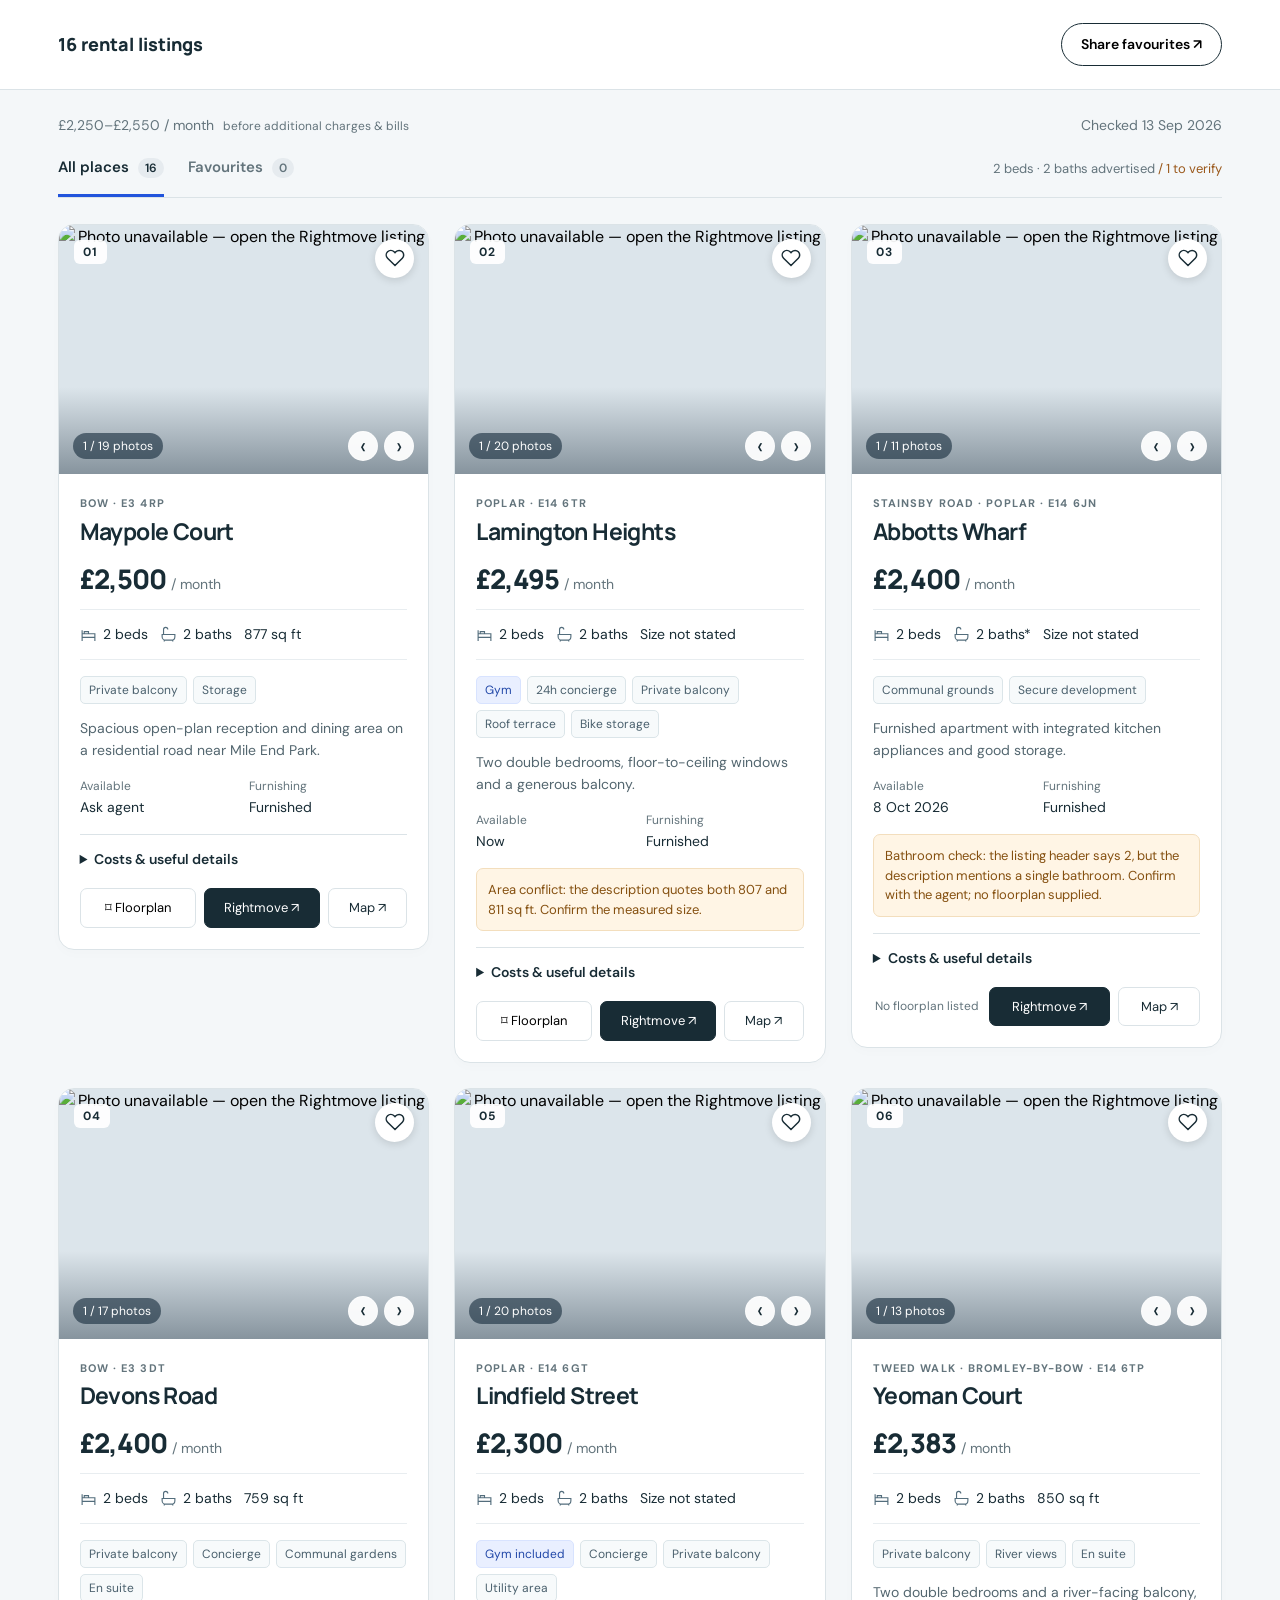
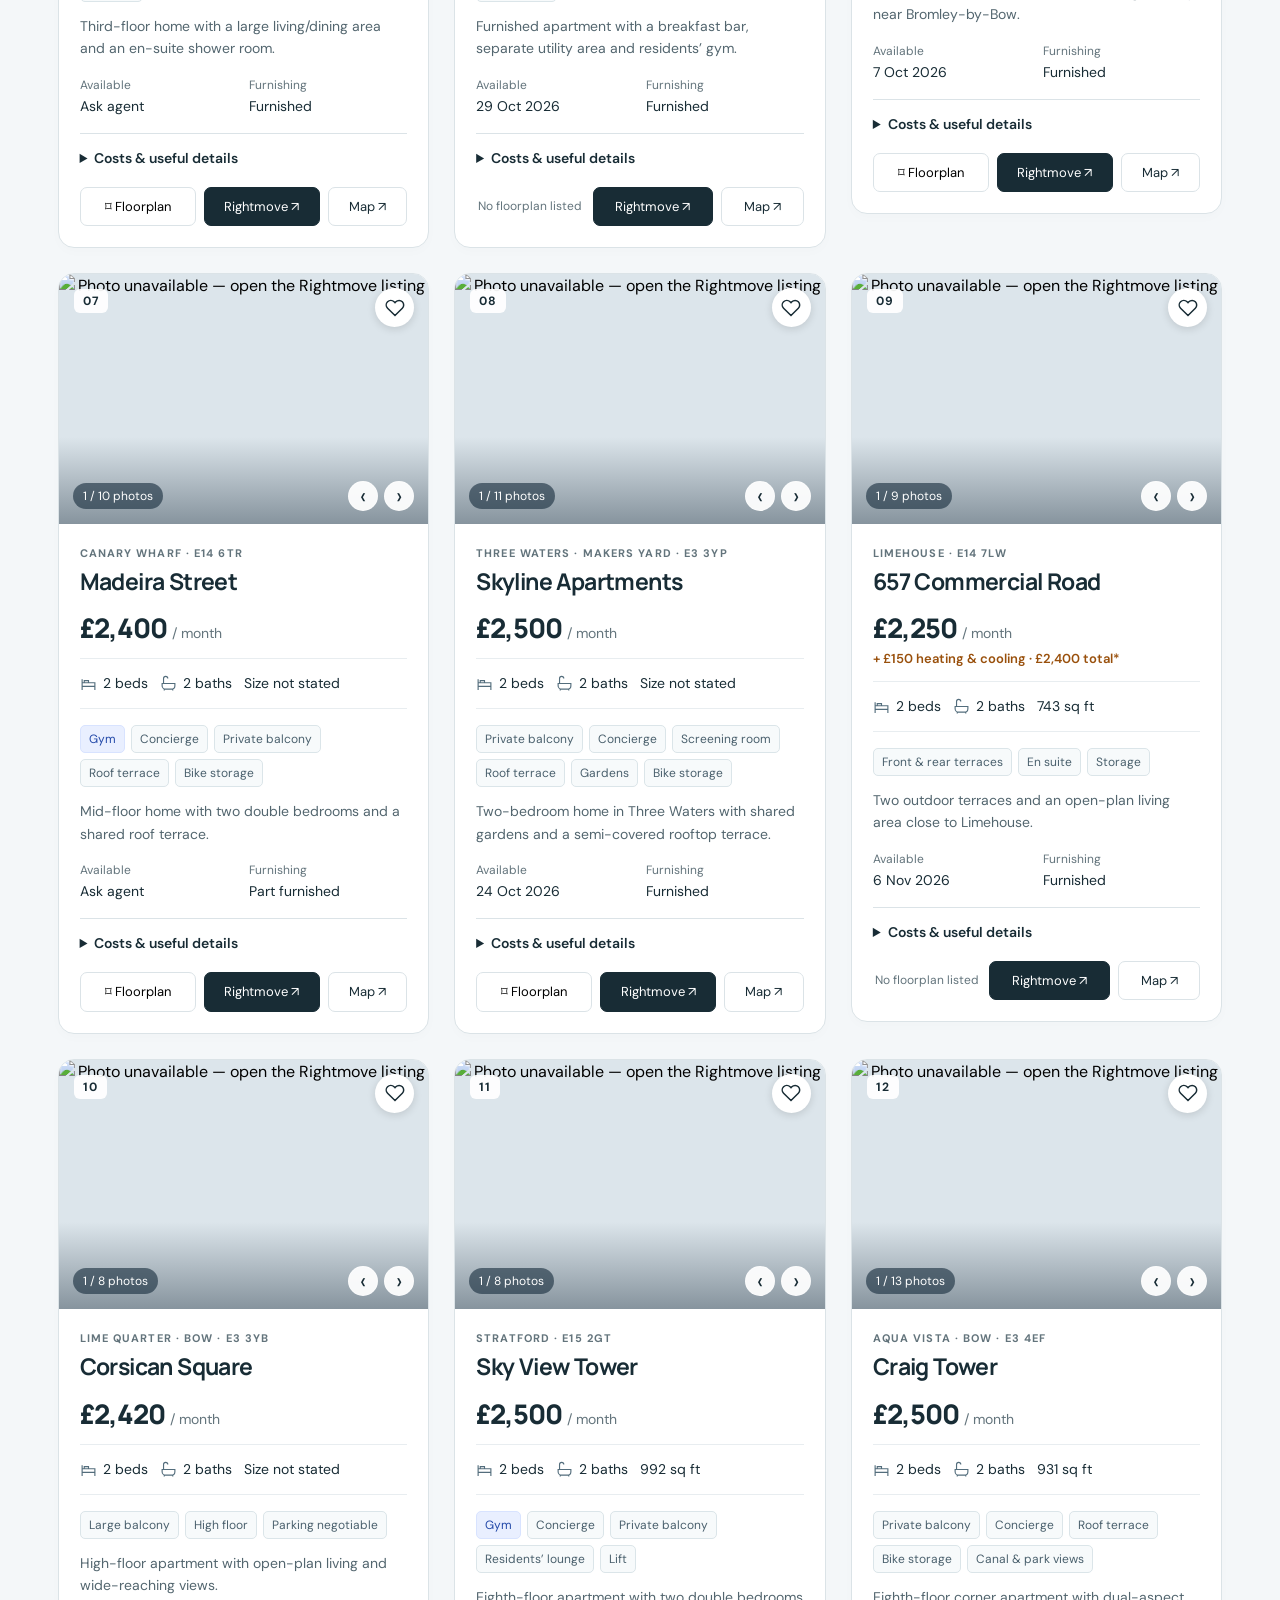
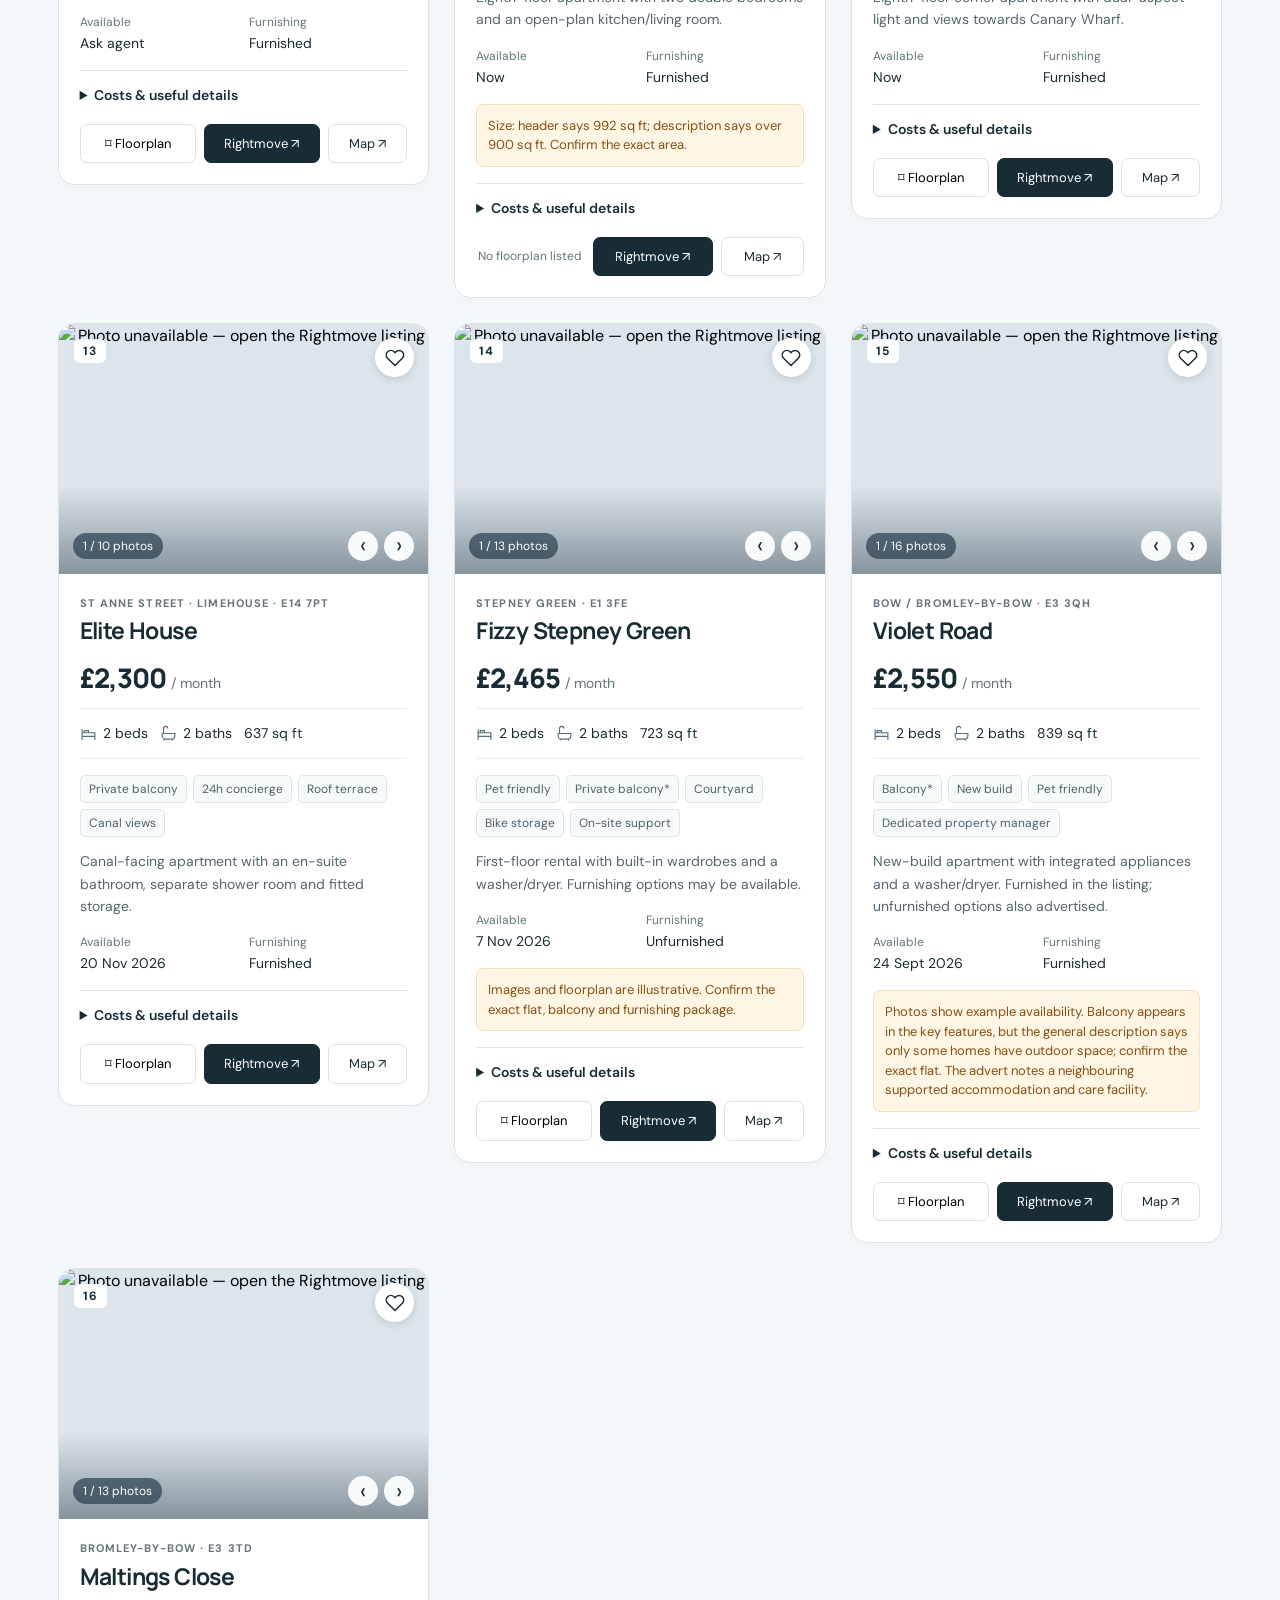
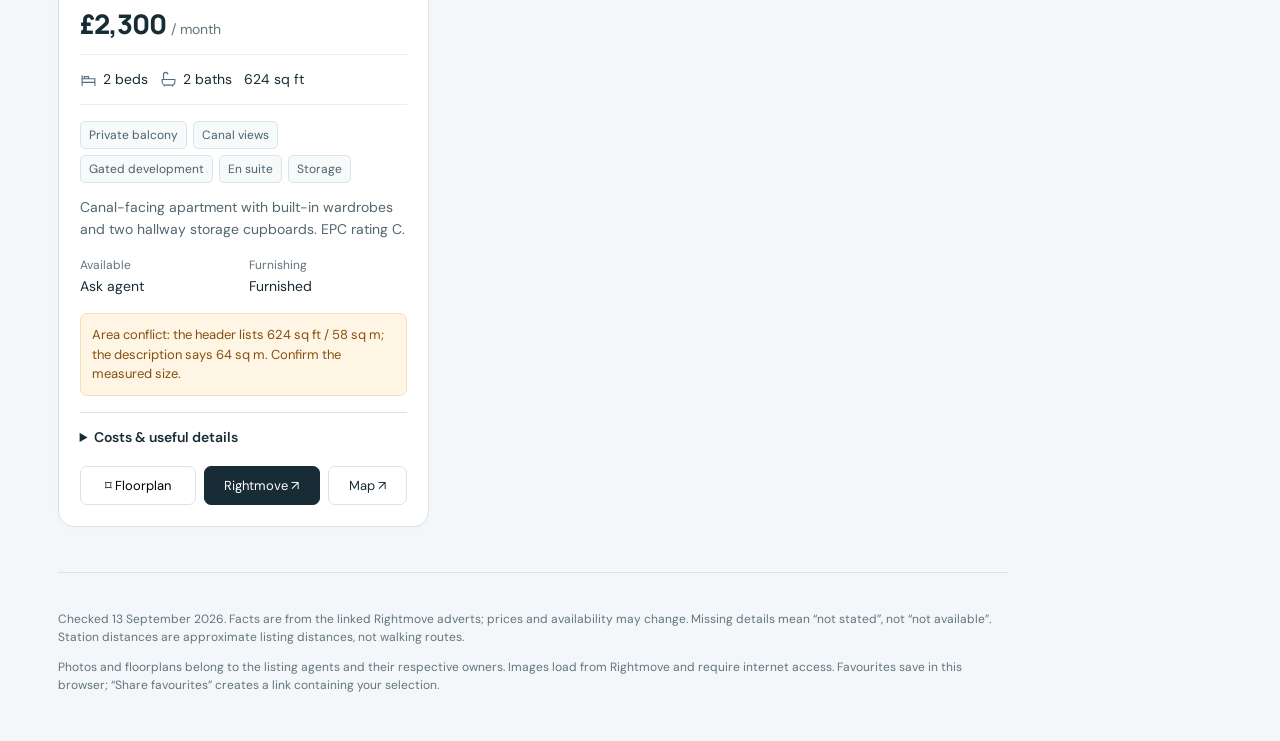
==== commit 798819cd: "Add Violet Road and Maltings Close rental listings" ====
--- a/index.html
+++ b/index.html
@@ -1,10 +1,10 @@
-<!doctype html><html lang="en-GB"><head><meta charset="UTF-8"><meta name="viewport" content="width=device-width,initial-scale=1"><meta name="description" content="14 East London rental listings: photos, floorplans, monthly costs and favourites."><title>Rental listings</title><style>@import url('https://fonts.googleapis.com/css2?family=DM+Sans:wght@400;500;600;700&family=Manrope:wght@400;500;600;700;800&display=swap');
+<!doctype html><html lang="en-GB"><head><meta charset="UTF-8"><meta name="viewport" content="width=device-width,initial-scale=1"><meta name="description" content="16 East London rental listings: photos, floorplans, monthly costs and favourites."><title>Rental listings</title><style>@import url('https://fonts.googleapis.com/css2?family=DM+Sans:wght@400;500;600;700&family=Manrope:wght@400;500;600;700;800&display=swap');
 :root{--ink:#182c35;--muted:#63747c;--line:#dbe3e7;--blue:#2154dc;--paper:#f4f7f9}*{box-sizing:border-box}body{margin:0;background:var(--paper);color:var(--ink);font:16px/1.5 'DM Sans',Arial,sans-serif}button,a{-webkit-tap-highlight-color:transparent}button{font:inherit;cursor:pointer}a{color:inherit}button:focus-visible,a:focus-visible,summary:focus-visible{outline:3px solid #3676ff;outline-offset:4px}header{height:90px;display:flex;align-items:center;justify-content:space-between;padding:0 4.5%;border-bottom:1px solid var(--line);background:white;gap:20px}.brand{display:flex;align-items:center;gap:12px;font-family:Manrope,Arial,sans-serif;font-weight:800;font-size:21px;text-decoration:none}.brand-icon{background:var(--ink);color:white;width:38px;height:38px;display:grid;place-items:center;border-radius:11px;font-size:28px}.brand-caption{font:10px/1.3 'DM Sans',sans-serif;letter-spacing:2px;max-width:90px;border-left:1px solid var(--line);padding-left:14px;margin-left:10px}.share{border:1px solid var(--ink);background:white;border-radius:30px;padding:10px 19px;font-size:14px;font-weight:600}main{max-width:1560px;margin:auto;padding:0 4.5%}.intro{display:flex;justify-content:space-between;align-items:center;gap:24px;padding:44px 0 32px}.eyebrow{font-size:12px;font-weight:700;letter-spacing:2px;color:var(--blue)}h1{font:600 clamp(32px,4vw,54px)/1.1 Manrope,sans-serif;letter-spacing:-2px;margin:13px 0}h1 em{font-family:Georgia,serif;font-weight:400;color:var(--blue)}.intro p{color:var(--muted);margin:0}.range{border-left:1px solid #c7d2d9;padding-left:30px;display:grid;gap:4px;white-space:nowrap}.range span{font-size:11px;letter-spacing:2px}.range strong{font:600 25px Manrope,sans-serif;letter-spacing:-1px}.range small{color:var(--muted);font-size:12px}.toolbar{display:flex;align-items:center;justify-content:space-between;border-bottom:1px solid var(--line);margin-bottom:26px;gap:20px}.tabs{display:flex;gap:24px}.tabs button{border:0;border-bottom:3px solid transparent;background:none;padding:15px 0;color:var(--muted);font-size:15px;font-weight:600}.tabs button.active{border-color:var(--blue);color:var(--ink)}.tabs span{font-size:12px;background:#e6ebef;border-radius:20px;padding:2px 7px;margin-left:5px}.toolbar p{font-size:13px;color:var(--muted)}.toolbar p span{color:#9a581b}.grid{display:grid;grid-template-columns:repeat(3,minmax(0,1fr));gap:25px;align-items:start}.card{background:white;border:1px solid var(--line);border-radius:16px;overflow:hidden;box-shadow:0 4px 12px #182c3504}.photo{position:relative;aspect-ratio:1.48;background:#dce5eb}.photo img{width:100%;height:100%;object-fit:cover;display:block}.photo-open{width:100%;height:100%;padding:0;border:0;background:none;display:block}.photo:after{content:'';position:absolute;inset:65% 0 0;background:linear-gradient(transparent,#061a2a66);pointer-events:none}.number{position:absolute;top:15px;left:15px;background:#ffffffee;border-radius:6px;padding:3px 9px;font-size:12px;font-weight:700;letter-spacing:1px}.heart{position:absolute;right:14px;top:14px;border:0;background:white;width:39px;height:39px;border-radius:50%;display:grid;place-items:center;color:var(--ink);z-index:2;box-shadow:0 2px 8px #0002}.heart svg{width:20px;height:20px;fill:none;stroke:currentColor;stroke-width:1.8}.heart[aria-pressed=true]{color:#db3661}.heart[aria-pressed=true] svg{fill:currentColor}.carousel-controls{position:absolute;bottom:13px;left:14px;right:14px;display:flex;align-items:center;justify-content:space-between;z-index:2;color:white}.photo-count{font-size:12px;background:#142a3b99;padding:4px 10px;border-radius:15px}.arrows{display:flex;gap:6px}.arrows button{border:1px solid #ffffff77;border-radius:50%;background:#ffffffed;width:30px;height:30px;color:var(--ink);font-size:23px;line-height:1}.content{padding:21px}.area{font-size:11px;font-weight:700;letter-spacing:1.1px;text-transform:uppercase;color:var(--muted)}h2{font:700 23px/1.3 Manrope,sans-serif;letter-spacing:-.6px;margin:5px 0 13px}.price{font:800 27px Manrope,sans-serif;letter-spacing:-1px}.price small{font:400 14px 'DM Sans',sans-serif;letter-spacing:0;color:var(--muted);margin-left:5px}.extra{display:block;color:#99500c;font-size:13px;font-weight:600;margin-top:3px}.specs{display:flex;flex-wrap:wrap;gap:12px;font-size:14px;padding:14px 0;margin:12px 0 0;border-top:1px solid #e8edf0;border-bottom:1px solid #e8edf0}.specs span{display:flex;align-items:center;gap:6px}.specs svg{width:17px;height:17px;stroke:#536d7c;fill:none;stroke-width:1.6}.chips{display:flex;flex-wrap:wrap;gap:6px;margin:16px 0 13px}.chip{font-size:12px;border:1px solid #dbe5e9;color:#4a606d;padding:4px 8px;border-radius:5px;background:#f7fafb}.chip.gym{background:#e9efff;color:#2349a9;border-color:#d8e3ff}.summary{font-size:14px;color:#53666f;line-height:1.6;margin:0 0 14px}.quick{display:grid;grid-template-columns:1fr 1fr;gap:12px;font-size:14px;margin:16px 0}.quick small,dt{display:block;font-size:12px;color:var(--muted);margin-bottom:2px}.warning{background:#fff5e5;color:#855010;border:1px solid #f3debd;font-size:13px;line-height:1.5;padding:11px;border-radius:7px;margin-bottom:14px}details{border-top:1px solid var(--line);margin-top:16px}summary{font-size:14px;font-weight:600;padding:14px 0;cursor:pointer}dl{margin:0 0 15px;display:grid;grid-template-columns:1fr 1fr;gap:14px}dd{margin:0;font-size:14px}dl .full{grid-column:1/-1}.muted{color:var(--muted)}.actions{display:flex;gap:8px;margin-top:4px}.actions button,.actions a{flex:1;border:1px solid var(--line);border-radius:7px;padding:9px 5px;text-align:center;font-size:13px;background:white;text-decoration:none}.actions a{background:var(--ink);border-color:var(--ink);color:white}.no-plan{flex:1;text-align:center;font-size:12px;color:var(--muted);padding:10px 0}.epc{font-size:13px;color:var(--blue)}footer{border-top:1px solid var(--line);margin-top:45px;padding:25px 0 35px;color:var(--muted);font-size:12px;max-width:950px}footer strong{font-size:14px;color:var(--ink)}.shared-note{padding:13px 18px;background:#e7efff;border:1px solid #ccdafa;border-radius:8px;margin-bottom:20px;font-size:14px}.empty{padding:55px 20px;text-align:center;grid-column:1/-1;color:var(--muted)}dialog{width:min(1100px,95vw);max-height:94vh;border:0;border-radius:14px;padding:18px;background:#12212c;color:white}dialog::backdrop{background:#06101ddd;backdrop-filter:blur(5px)}.viewer-head,.viewer-foot{display:flex;justify-content:space-between;align-items:center;gap:20px}.viewer-head button,.viewer-image button{background:#ffffff18;border:1px solid #ffffff40;color:white;border-radius:50%;width:40px;height:40px;flex-shrink:0}.viewer-image{display:flex;align-items:center;gap:12px;margin:18px 0}.viewer-image img{width:calc(100% - 104px);height:68vh;object-fit:contain;background:white}.viewer-image button{font-size:28px}.viewer-foot{font-size:14px}#toast{position:fixed;bottom:25px;left:50%;transform:translateX(-50%);background:var(--ink);color:white;padding:12px 20px;border-radius:9px;box-shadow:0 5px 30px #0003;max-width:90vw;z-index:10;display:none}button:hover,.actions a:hover{filter:brightness(.95)}@media(min-width:1450px){.photo{aspect-ratio:1.55}}@media(max-width:1050px){.grid{grid-template-columns:repeat(2,minmax(0,1fr))}.range{display:none}.toolbar p{font-size:12px}}@media(max-width:620px){header{height:76px;padding:0 5%}.brand{font-size:17px;gap:8px}.brand-caption{display:none}.share{font-size:12px;padding:8px 11px}.brand-icon{width:32px;height:32px}main{padding:0 5%}.intro{padding:29px 0 20px}.intro p{font-size:14px}h1{font-size:35px;letter-spacing:-1.5px}.eyebrow{font-size:10px;letter-spacing:1.5px}.toolbar{display:block;margin-bottom:20px}.toolbar p{margin:7px 0 12px}.tabs{gap:25px}.tabs button{padding:11px 0}.grid{grid-template-columns:1fr;gap:23px}.photo{aspect-ratio:1.45}.content{padding:19px}.viewer-image{gap:5px}.viewer-image img{width:calc(100% - 78px);height:62vh}.viewer-image button{width:34px;height:34px}dialog{padding:12px}.viewer-head strong{font-size:14px}}
-.reference-meta{display:flex;justify-content:space-between;gap:15px;padding:25px 0 5px;font-size:14px;color:var(--muted)}.reference-meta small{font-size:12px;margin-left:5px}.brand{font-size:18px}@media(max-width:620px){.reference-meta{flex-direction:column;gap:3px;padding-top:20px;font-size:13px}.reference-meta small{display:block;margin-left:0}.brand{font-size:16px}}
+.reference-meta{display:flex;justify-content:space-between;gap:15px;padding:25px 0 5px;font-size:14px;color:var(--muted)}.reference-meta small{font-size:12px;margin-left:5px}.brand{font-size:18px}@media(max-width:620px){.reference-meta{flex-direction:column;gap:3px;padding-top:20px;font-size:13px}.reference-meta small{display:block;margin-left:0}.brand{font-size:16px}}
 </style></head><body>
-<header><span class="brand">14 rental listings</span><button class="share" id="share">Share favourites ↗</button></header>
-<main><div class="reference-meta"><span>£2,250–£2,500 / month <small>before additional charges & bills</small></span><span>Checked 13 Sep 2026</span></div>
-<div class="toolbar"><div class="tabs" role="group" aria-label="Show listings"><button id="all" class="active" aria-pressed="true">All places <span>14</span></button><button id="saved" aria-pressed="false">Favourites <span id="favcount">0</span></button></div><p>2 beds · 2 baths advertised <span title="Abbotts Wharf has conflicting bathroom information">/ 1 to verify</span></p></div>
+<header><span class="brand">16 rental listings</span><button class="share" id="share">Share favourites ↗</button></header>
+<main><div class="reference-meta"><span>£2,250–£2,550 / month <small>before additional charges & bills</small></span><span>Checked 13 Sep 2026</span></div>
+<div class="toolbar"><div class="tabs" role="group" aria-label="Show listings"><button id="all" class="active" aria-pressed="true">All places <span>16</span></button><button id="saved" aria-pressed="false">Favourites <span id="favcount">0</span></button></div><p>2 beds · 2 baths advertised <span title="Abbotts Wharf has conflicting bathroom information">/ 1 to verify</span></p></div>
 <div class="shared-note" id="shared" hidden></div><section id="grid" class="grid" aria-label="Rental listings"></section>
 <footer><p>Checked 13 September 2026. Facts are from the linked Rightmove adverts; prices and availability may change. Missing details mean “not stated”, not “not available”. Station distances are approximate listing distances, not walking routes.</p><p>Photos and floorplans belong to the listing agents and their respective owners. Images load from Rightmove and require internet access. Favourites save in this browser; “Share favourites” creates a link containing your selection.</p></footer></main>
 <dialog id="viewer"><div class="viewer-head"><strong id="viewer-title"></strong><button id="close" aria-label="Close gallery">✕</button></div><div class="viewer-image"><button id="prev" aria-label="Previous image">‹</button><img id="large" alt=""><button id="next" aria-label="Next image">›</button></div><div class="viewer-foot"><span id="position"></span><a id="original" target="_blank" rel="noopener">Open original ↗</a></div></dialog><div id="toast" role="status" aria-live="polite"></div><script>const LISTINGS = [
@@ -1700,6 +1700,265 @@
     "location": {
       "latitude": 51.51986,
       "longitude": -0.041322,
+      "circleRadiusOnMap": 0,
+      "zoomLevel": 15,
+      "pinType": "ACCURATE_POINT",
+      "showMap": true
+    }
+  },
+  {
+    "id": "93062538",
+    "name": "Violet Road",
+    "area": "Bow / Bromley-by-Bow",
+    "amenities": [
+      "Balcony*",
+      "New build",
+      "Pet friendly",
+      "Dedicated property manager"
+    ],
+    "summary": "New-build apartment with integrated appliances and a washer/dryer. Furnished in the listing; unfurnished options also advertised.",
+    "warning": "Photos show example availability. Balcony appears in the key features, but the general description says only some homes have outdoor space; confirm the exact flat. The advert notes a neighbouring supported accommodation and care facility.",
+    "address": "Violet Road, London E3",
+    "postcode": "E3 3QH",
+    "rent": 2550,
+    "extra": 0,
+    "bedrooms": 2,
+    "bathrooms": 2,
+    "size": "839 sq ft",
+    "furnishing": "Furnished",
+    "available": "24/09/2026",
+    "deposit": "£2,942",
+    "tax": "Band D",
+    "bills": "Bills and council tax inclusion not stated; confirm with agent.",
+    "term": "Long term; exact terms to confirm",
+    "updated": "Added on 11/09/2026",
+    "agent": "Knight Frank Lettings (ILM), ILM Lettings",
+    "url": "https://www.rightmove.co.uk/properties/93062538",
+    "images": [
+      {
+        "url": "https://media.rightmove.co.uk/property-photo/8b8bd19cd/93062538/8b8bd19cd780795def2c99af49875443.jpeg",
+        "thumb": "https://media.rightmove.co.uk/dir/property-photo/8b8bd19cd/93062538/8b8bd19cd780795def2c99af49875443_max_656x437.jpeg",
+        "caption": null
+      },
+      {
+        "url": "https://media.rightmove.co.uk/property-photo/83d7ee497/93062538/83d7ee49733c04f51a325575c5065252.jpeg",
+        "thumb": "https://media.rightmove.co.uk/dir/property-photo/83d7ee497/93062538/83d7ee49733c04f51a325575c5065252_max_656x437.jpeg",
+        "caption": null
+      },
+      {
+        "url": "https://media.rightmove.co.uk/property-photo/1438be793/93062538/1438be7932ca63cea4d2cc1023aa7bb2.jpeg",
+        "thumb": "https://media.rightmove.co.uk/dir/property-photo/1438be793/93062538/1438be7932ca63cea4d2cc1023aa7bb2_max_656x437.jpeg",
+        "caption": null
+      },
+      {
+        "url": "https://media.rightmove.co.uk/property-photo/9f617578c/93062538/9f617578ce355300b64c1d693d8b6b83.jpeg",
+        "thumb": "https://media.rightmove.co.uk/dir/property-photo/9f617578c/93062538/9f617578ce355300b64c1d693d8b6b83_max_656x437.jpeg",
+        "caption": null
+      },
+      {
+        "url": "https://media.rightmove.co.uk/property-photo/599ebf5e6/93062538/599ebf5e6fd73b98ec3973053f68c5af.jpeg",
+        "thumb": "https://media.rightmove.co.uk/dir/property-photo/599ebf5e6/93062538/599ebf5e6fd73b98ec3973053f68c5af_max_656x437.jpeg",
+        "caption": null
+      },
+      {
+        "url": "https://media.rightmove.co.uk/property-photo/1154404d4/93062538/1154404d439739b9628449af4f672357.jpeg",
+        "thumb": "https://media.rightmove.co.uk/dir/property-photo/1154404d4/93062538/1154404d439739b9628449af4f672357_max_656x437.jpeg",
+        "caption": null
+      },
+      {
+        "url": "https://media.rightmove.co.uk/property-photo/f661f2f6a/93062538/f661f2f6a320300bf573a1d2901db2b1.jpeg",
+        "thumb": "https://media.rightmove.co.uk/dir/property-photo/f661f2f6a/93062538/f661f2f6a320300bf573a1d2901db2b1_max_656x437.jpeg",
+        "caption": null
+      },
+      {
+        "url": "https://media.rightmove.co.uk/property-photo/2e0456ba2/93062538/2e0456ba253e511b66ddd0e86bfaf6fa.jpeg",
+        "thumb": "https://media.rightmove.co.uk/dir/property-photo/2e0456ba2/93062538/2e0456ba253e511b66ddd0e86bfaf6fa_max_656x437.jpeg",
+        "caption": null
+      },
+      {
+        "url": "https://media.rightmove.co.uk/property-photo/b240bf3b2/93062538/b240bf3b2010de62b55de43226b377c4.jpeg",
+        "thumb": "https://media.rightmove.co.uk/dir/property-photo/b240bf3b2/93062538/b240bf3b2010de62b55de43226b377c4_max_656x437.jpeg",
+        "caption": null
+      },
+      {
+        "url": "https://media.rightmove.co.uk/property-photo/80d5b52c6/93062538/80d5b52c634e161ac31a9419c6ce1f9d.jpeg",
+        "thumb": "https://media.rightmove.co.uk/dir/property-photo/80d5b52c6/93062538/80d5b52c634e161ac31a9419c6ce1f9d_max_656x437.jpeg",
+        "caption": null
+      },
+      {
+        "url": "https://media.rightmove.co.uk/property-photo/2c67e2b3e/93062538/2c67e2b3e48a06d8316c1361f48750d5.jpeg",
+        "thumb": "https://media.rightmove.co.uk/dir/property-photo/2c67e2b3e/93062538/2c67e2b3e48a06d8316c1361f48750d5_max_656x437.jpeg",
+        "caption": null
+      },
+      {
+        "url": "https://media.rightmove.co.uk/property-photo/77d828391/93062538/77d82839100ac3603fccea1ef6e81ea9.jpeg",
+        "thumb": "https://media.rightmove.co.uk/dir/property-photo/77d828391/93062538/77d82839100ac3603fccea1ef6e81ea9_max_656x437.jpeg",
+        "caption": null
+      },
+      {
+        "url": "https://media.rightmove.co.uk/property-photo/e1bb2ec83/93062538/e1bb2ec836c7c1630fb5595976066a42.jpeg",
+        "thumb": "https://media.rightmove.co.uk/dir/property-photo/e1bb2ec83/93062538/e1bb2ec836c7c1630fb5595976066a42_max_656x437.jpeg",
+        "caption": null
+      },
+      {
+        "url": "https://media.rightmove.co.uk/property-photo/02beab1d0/93062538/02beab1d0f40712069b63f10d9be55d0.jpeg",
+        "thumb": "https://media.rightmove.co.uk/dir/property-photo/02beab1d0/93062538/02beab1d0f40712069b63f10d9be55d0_max_656x437.jpeg",
+        "caption": null
+      },
+      {
+        "url": "https://media.rightmove.co.uk/property-photo/58cde1d2a/93062538/58cde1d2a1d0795ca596961c8aeb4047.jpeg",
+        "thumb": "https://media.rightmove.co.uk/dir/property-photo/58cde1d2a/93062538/58cde1d2a1d0795ca596961c8aeb4047_max_656x437.jpeg",
+        "caption": null
+      },
+      {
+        "url": "https://media.rightmove.co.uk/property-photo/11db2563e/93062538/11db2563edbe9a0e000b563069dbc3de.jpeg",
+        "thumb": "https://media.rightmove.co.uk/dir/property-photo/11db2563e/93062538/11db2563edbe9a0e000b563069dbc3de_max_656x437.jpeg",
+        "caption": null
+      }
+    ],
+    "floorplans": [
+      {
+        "url": "https://media.rightmove.co.uk/property-floorplan/be2dd0a14/93062538/be2dd0a149397504c5d8eb5951bda7bf.png",
+        "caption": "Violet Street, E3(60",
+        "type": "IMAGE",
+        "resizedFloorplanUrls": {
+          "size296x197": "https://media.rightmove.co.uk/dir/property-floorplan/be2dd0a14/93062538/be2dd0a149397504c5d8eb5951bda7bf_max_296x197.png"
+        }
+      }
+    ],
+    "epc": [],
+    "stations": [
+      "Devons Road Station · 0.1 mi",
+      "Bromley-by-Bow Station · 0.4 mi"
+    ],
+    "location": {
+      "latitude": 51.52098,
+      "longitude": -0.01825,
+      "circleRadiusOnMap": 0,
+      "zoomLevel": 15,
+      "pinType": "APPROXIMATE_POINT",
+      "showMap": true
+    }
+  },
+  {
+    "id": "92157357",
+    "name": "Maltings Close",
+    "area": "Bromley-by-Bow",
+    "amenities": [
+      "Private balcony",
+      "Canal views",
+      "Gated development",
+      "En suite",
+      "Storage"
+    ],
+    "summary": "Canal-facing apartment with built-in wardrobes and two hallway storage cupboards. EPC rating C.",
+    "warning": "Area conflict: the header lists 624 sq ft / 58 sq m; the description says 64 sq m. Confirm the measured size.",
+    "address": "Maltings Close, London, E3",
+    "postcode": "E3 3TD",
+    "rent": 2300,
+    "extra": 0,
+    "bedrooms": 2,
+    "bathrooms": 2,
+    "size": "624 sq ft",
+    "furnishing": "Furnished",
+    "available": "Ask agent",
+    "deposit": "£2,653",
+    "tax": "Band D",
+    "bills": "Bills and council tax inclusion not stated; confirm with agent.",
+    "term": "Long term; exact terms to confirm",
+    "updated": "Reduced on 29/08/2026",
+    "agent": "Oliver Jaques, Bow",
+    "url": "https://www.rightmove.co.uk/properties/92157357",
+    "images": [
+      {
+        "url": "https://media.rightmove.co.uk/property-photo/1943d3a04/92157357/1943d3a04dd6cd300740e83be943632d.jpeg",
+        "thumb": "https://media.rightmove.co.uk/dir/property-photo/1943d3a04/92157357/1943d3a04dd6cd300740e83be943632d_max_656x437.jpeg",
+        "caption": null
+      },
+      {
+        "url": "https://media.rightmove.co.uk/property-photo/0a7c6d0e7/92157357/0a7c6d0e770d5d06f49fab4b3c51db76.jpeg",
+        "thumb": "https://media.rightmove.co.uk/dir/property-photo/0a7c6d0e7/92157357/0a7c6d0e770d5d06f49fab4b3c51db76_max_656x437.jpeg",
+        "caption": null
+      },
+      {
+        "url": "https://media.rightmove.co.uk/property-photo/c4cf0eed9/92157357/c4cf0eed99eb98e9ca57b25319d00b15.jpeg",
+        "thumb": "https://media.rightmove.co.uk/dir/property-photo/c4cf0eed9/92157357/c4cf0eed99eb98e9ca57b25319d00b15_max_656x437.jpeg",
+        "caption": null
+      },
+      {
+        "url": "https://media.rightmove.co.uk/property-photo/df61b1a7f/92157357/df61b1a7fd7ce27d62e040cd6e6d7b55.jpeg",
+        "thumb": "https://media.rightmove.co.uk/dir/property-photo/df61b1a7f/92157357/df61b1a7fd7ce27d62e040cd6e6d7b55_max_656x437.jpeg",
+        "caption": null
+      },
+      {
+        "url": "https://media.rightmove.co.uk/property-photo/1b06b1ee0/92157357/1b06b1ee025571ffe490c9bee00083d6.jpeg",
+        "thumb": "https://media.rightmove.co.uk/dir/property-photo/1b06b1ee0/92157357/1b06b1ee025571ffe490c9bee00083d6_max_656x437.jpeg",
+        "caption": null
+      },
+      {
+        "url": "https://media.rightmove.co.uk/property-photo/c646ec93a/92157357/c646ec93af311a17b51f1a540e96b850.jpeg",
+        "thumb": "https://media.rightmove.co.uk/dir/property-photo/c646ec93a/92157357/c646ec93af311a17b51f1a540e96b850_max_656x437.jpeg",
+        "caption": null
+      },
+      {
+        "url": "https://media.rightmove.co.uk/property-photo/9f7e34202/92157357/9f7e342022d06d6b0de2f43571846a19.jpeg",
+        "thumb": "https://media.rightmove.co.uk/dir/property-photo/9f7e34202/92157357/9f7e342022d06d6b0de2f43571846a19_max_656x437.jpeg",
+        "caption": null
+      },
+      {
+        "url": "https://media.rightmove.co.uk/property-photo/d73f36043/92157357/d73f36043f8017060e8bb1ece39b5069.jpeg",
+        "thumb": "https://media.rightmove.co.uk/dir/property-photo/d73f36043/92157357/d73f36043f8017060e8bb1ece39b5069_max_656x437.jpeg",
+        "caption": null
+      },
+      {
+        "url": "https://media.rightmove.co.uk/property-photo/740907726/92157357/740907726e4a1a49484534fead96626e.jpeg",
+        "thumb": "https://media.rightmove.co.uk/dir/property-photo/740907726/92157357/740907726e4a1a49484534fead96626e_max_656x437.jpeg",
+        "caption": null
+      },
+      {
+        "url": "https://media.rightmove.co.uk/property-photo/1c26d6684/92157357/1c26d6684576ffb2b614421bb1a09625.jpeg",
+        "thumb": "https://media.rightmove.co.uk/dir/property-photo/1c26d6684/92157357/1c26d6684576ffb2b614421bb1a09625_max_656x437.jpeg",
+        "caption": null
+      },
+      {
+        "url": "https://media.rightmove.co.uk/property-photo/2792efe2f/92157357/2792efe2fbc17ca68cc066e8562d3feb.jpeg",
+        "thumb": "https://media.rightmove.co.uk/dir/property-photo/2792efe2f/92157357/2792efe2fbc17ca68cc066e8562d3feb_max_656x437.jpeg",
+        "caption": null
+      },
+      {
+        "url": "https://media.rightmove.co.uk/property-photo/891f980a7/92157357/891f980a71df7d82a934887cb013009e.jpeg",
+        "thumb": "https://media.rightmove.co.uk/dir/property-photo/891f980a7/92157357/891f980a71df7d82a934887cb013009e_max_656x437.jpeg",
+        "caption": null
+      },
+      {
+        "url": "https://media.rightmove.co.uk/property-photo/abb89b79b/92157357/abb89b79b650da4df63aaa26d8e7d416.jpeg",
+        "thumb": "https://media.rightmove.co.uk/dir/property-photo/abb89b79b/92157357/abb89b79b650da4df63aaa26d8e7d416_max_656x437.jpeg",
+        "caption": null
+      }
+    ],
+    "floorplans": [
+      {
+        "url": "https://media.rightmove.co.uk/property-floorplan/6d783692e/92157357/6d783692ef514d0f61c937d28e340ab9.jpeg",
+        "caption": "All",
+        "type": "IMAGE",
+        "resizedFloorplanUrls": {
+          "size296x197": "https://media.rightmove.co.uk/dir/property-floorplan/6d783692e/92157357/6d783692ef514d0f61c937d28e340ab9_max_296x197.jpeg"
+        }
+      }
+    ],
+    "epc": [
+      {
+        "url": "https://media.rightmove.co.uk/property-epc/54a19d7b1/92157357/54a19d7b17ce18f89b78fcd633aba6bf.png",
+        "caption": "EPC 1"
+      }
+    ],
+    "stations": [
+      "Bromley-by-Bow Station · 0.1 mi",
+      "Devons Road Station · 0.4 mi"
+    ],
+    "location": {
+      "latitude": 51.524468,
+      "longitude": -0.008716,
       "circleRadiusOnMap": 0,
       "zoomLevel": 15,
       "pinType": "ACCURATE_POINT",
@@ -1727,3 +1986,5 @@
 $('#grid').addEventListener('error',e=>{if(e.target.tagName==='IMG'){e.target.alt='Photo unavailable — open the Rightmove listing';e.target.style.objectFit='contain'}},true);render();
 window.addEventListener('hashchange',()=>{const params=new URLSearchParams(location.hash.slice(1));if(params.has('favs')){favourites=new Set(params.get('favs').split(',').filter(id=>valid.has(id)));$('#shared').hidden=false;$('#shared').textContent='Shared selection loaded. You can change these favourites and share your own version.';render();}});
 </script></body></html>
+
+
